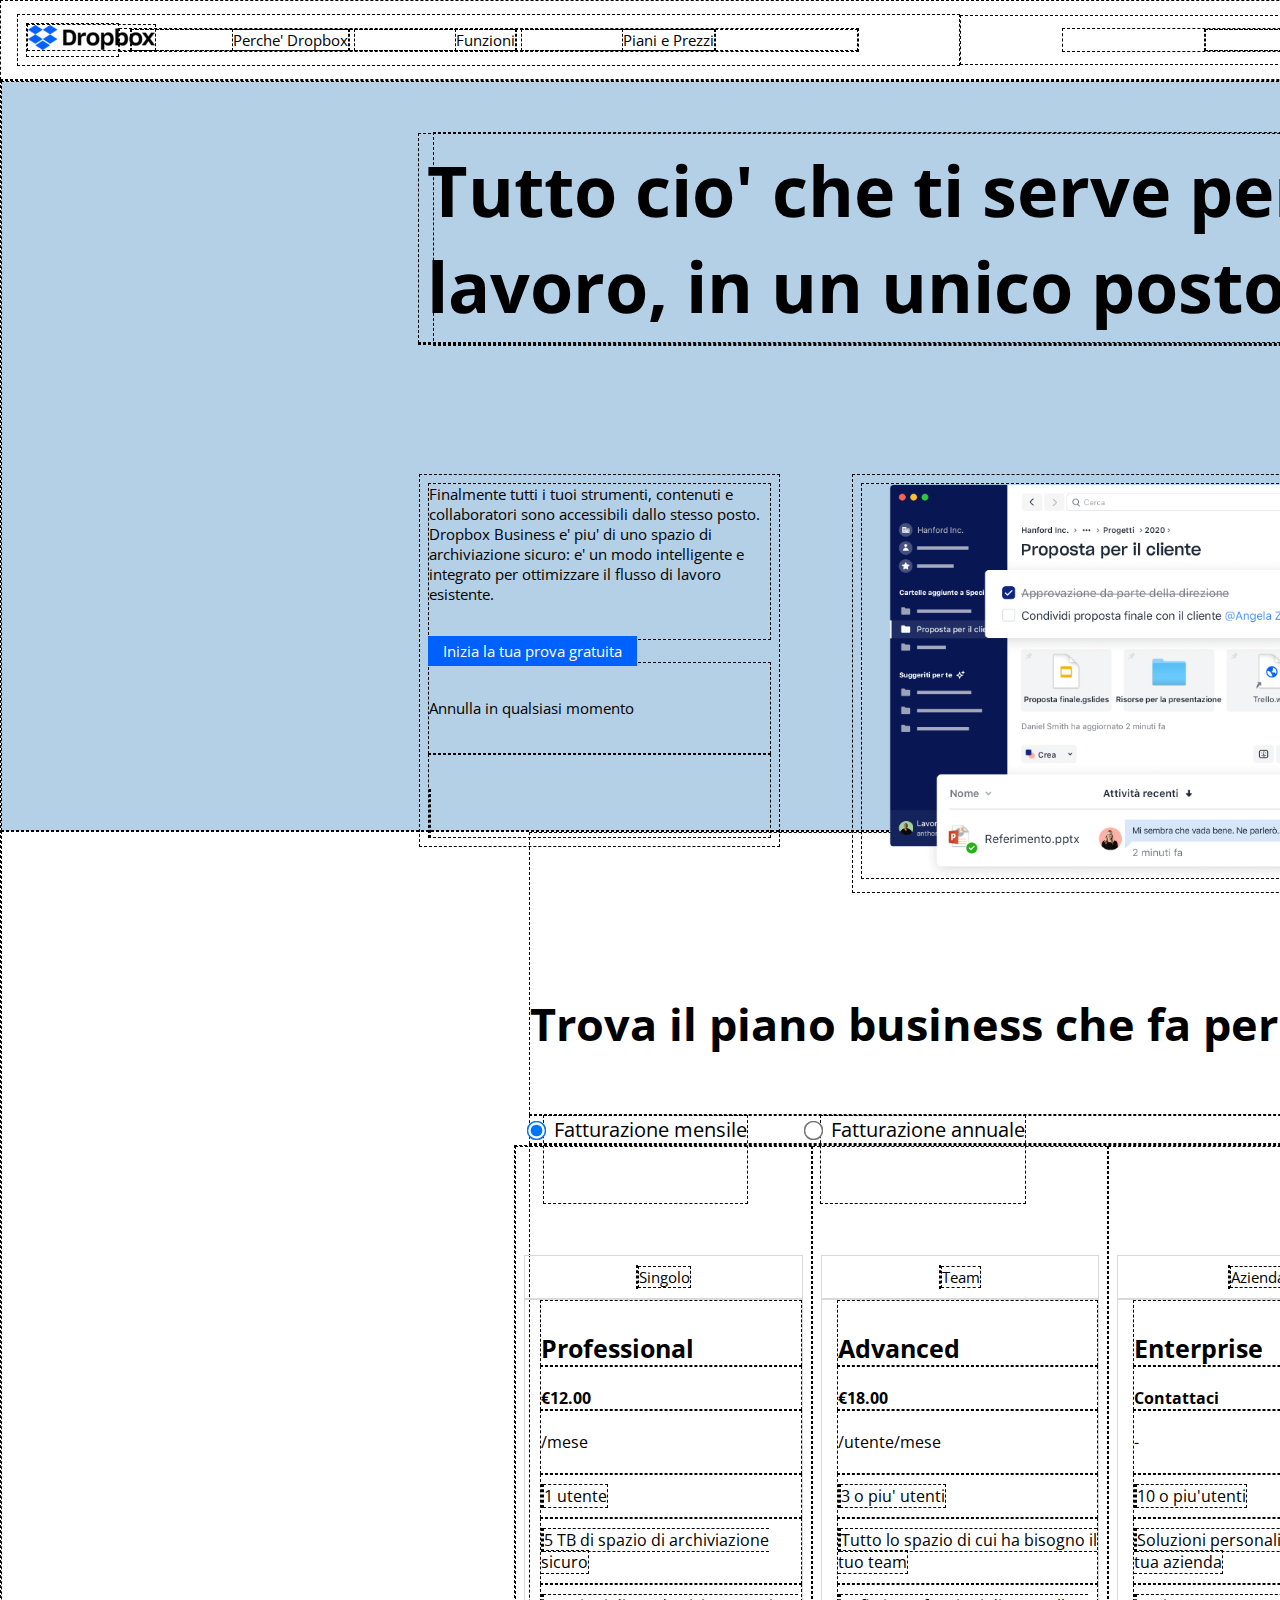
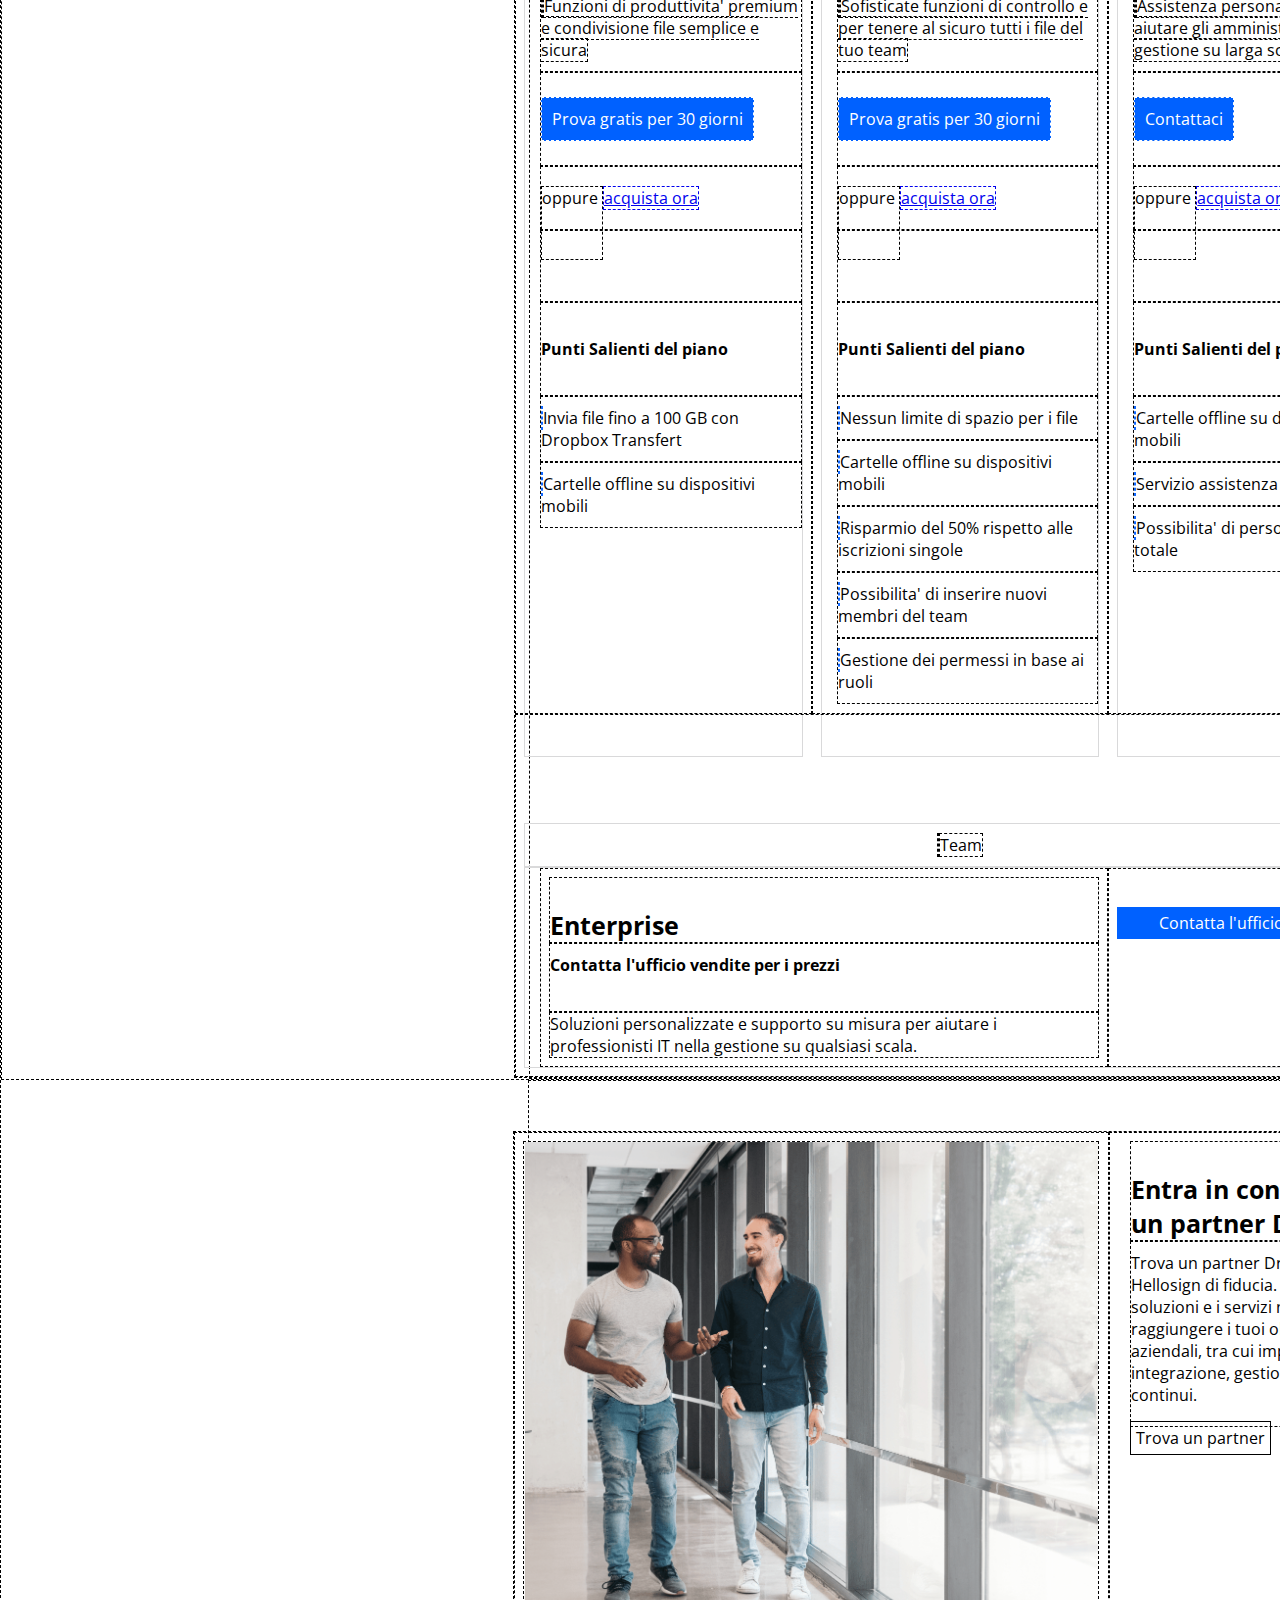
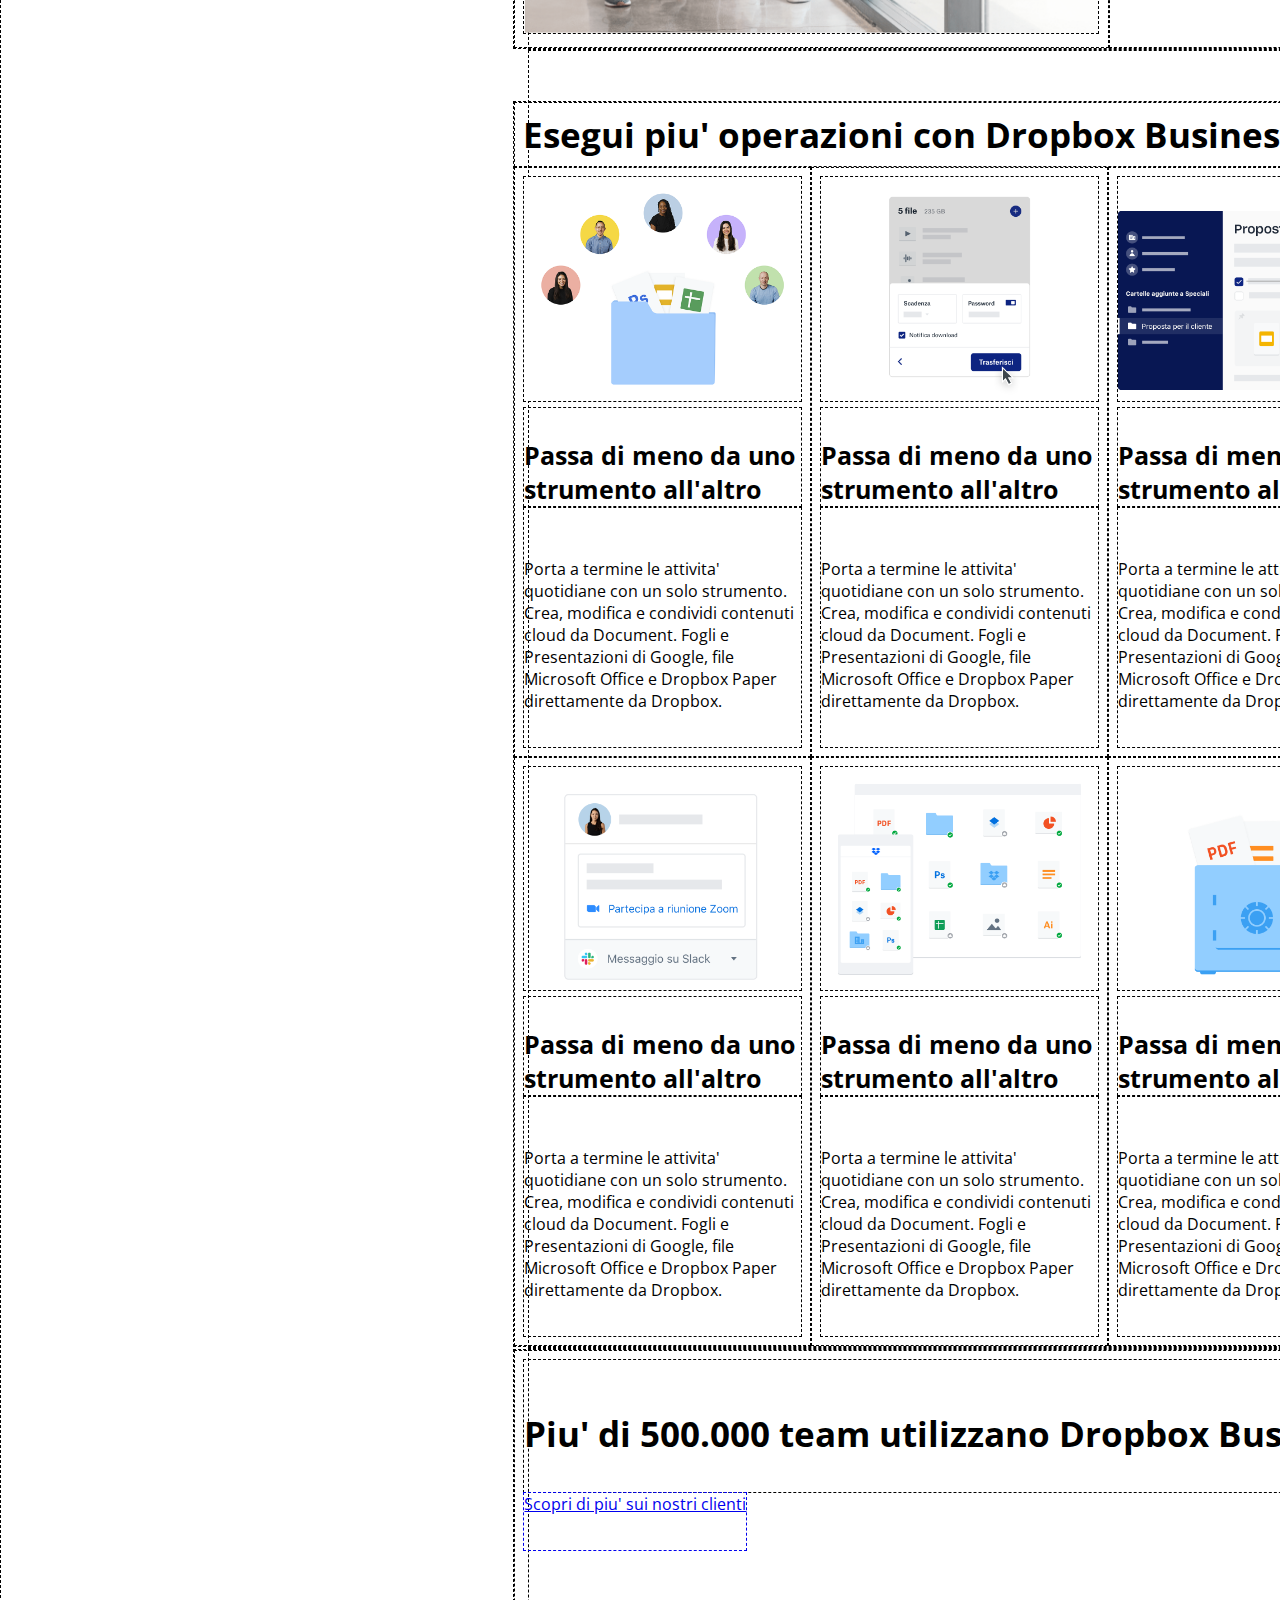
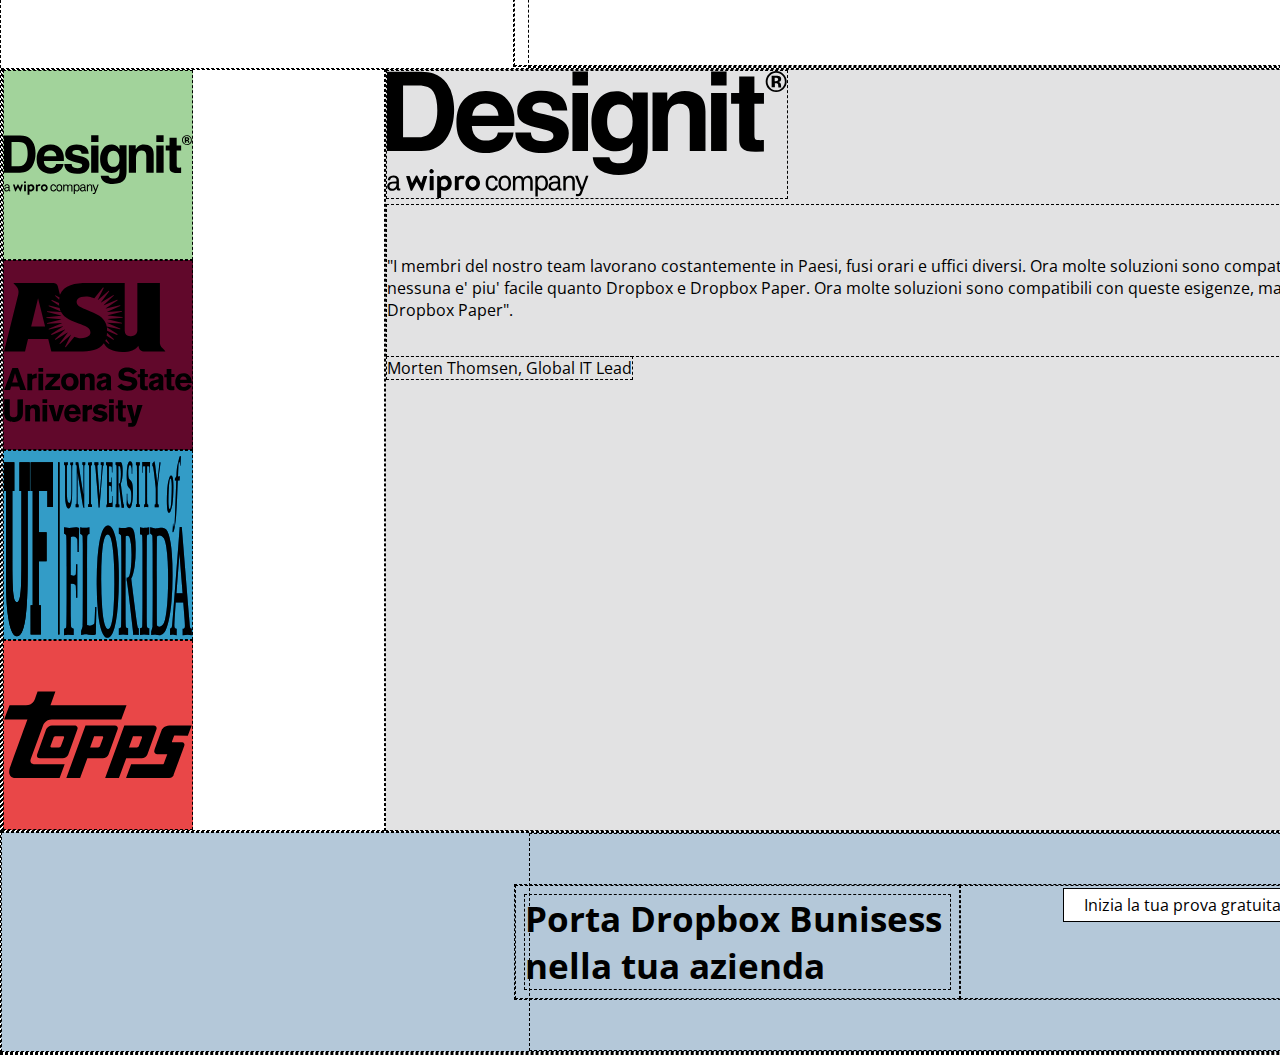
==== index.html @ 9f32c576 "update main" ====
<!DOCTYPE html>
<html lang="en">

<head>
    <meta charset="UTF-8">
    <meta name="viewport" content="width=device-width, initial-scale=1.0">
    <link rel="stylesheet" href="https://cdnjs.cloudflare.com/ajax/libs/font-awesome/6.6.0/css/all.min.css"
        integrity="sha512-Kc323vGBEqzTmouAECnVceyQqyqdsSiqLQISBL29aUW4U/M7pSPA/gEUZQqv1cwx4OnYxTxve5UMg5GT6L4JJg=="
        crossorigin="anonymous" referrerpolicy="no-referrer" />
    <link rel="preconnect" href="https://fonts.googleapis.com">
    <link rel="preconnect" href="https://fonts.gstatic.com" crossorigin>
    <link href="https://fonts.googleapis.com/css2?family=Open+Sans:ital,wght@0,300..800;1,300..800&display=swap"
        rel="stylesheet">
    <link rel="stylesheet" href="./assets/style.css">
    <title>Dropbox Business</title>
</head>

<body class="debug">
    <!-- header -->
    <header class="d-flex align-items">
        <div class="d-flex col-6 align-items">
            <div class="logo">
                <img src="./img/logo-small.png" alt="">
            </div>
            <div class="left_menu font-s15">
                <ul>
                    <li><a href="#">Perche' Dropbox</a></li>
                    <li><a href="#">Funzioni</a></li>
                    <li><a href="#">Piani e Prezzi</a></li>
                </ul>
            </div>
        </div>
        <div class="d-flex col-6 align-items flex-end">
            <div class="d-flex right_menu flex-end font-s15">
                <ul>
                    <li><a href="#">Supporto</a></li>
                    <li><a href="#">Contatta l'ufficio vendite</a></li>
                    <li><a href="#">Accedi</a></li>
                </ul>
            </div>
            <div class="call-to-action d-flex flex-end">
                <span class="btn font-s15">Inizia</span>
            </div>
        </div>
    </header>

    <!-- main -->
    <main>
        <!-- Jumbotron -->
        <div class="jumbotron bg-lgblu">
            <div class="container-lg">
                <h1 class="col-12">Tutto cio' che ti serve per il <br> lavoro, in un unico posto</h1>
                <div class="row p-relative">
                    <div class="col-4 p-absolute">
                        <p class=" font-s15">
                            Finalmente tutti i tuoi strumenti, contenuti e collaboratori sono accessibili dallo stesso
                            posto. Dropbox Business e' piu' di uno spazio di archiviazione sicuro: e' un modo
                            intelligente e
                            integrato per ottimizzare il flusso di lavoro esistente.
                        </p>
                        <a href="#" class="btn font-s15 try">Inizia la tua prova gratuita</a>
                        <div class="py-35 font-s15">Annulla in qualsiasi momento</div>
                        <div class="arrow-down"><i class="fa-solid fa-arrow-down"></i></div>
                    </div>
                    <div class="col-8 p-absolute2">
                        <img class="img-width" src="./img/jumbo.png" alt="">
                    </div>
                </div>
            </div>
        </div>
        <!-- Business plans -->
        <div class="section-plans">
            <h2 class="container-sm find-business">Trova il piano business che fa per te</h2>
            <div class="container-sm">
                <input type="radio" value="fatturazione-mensile" name="fatturazione" checked><span
                    class="radios">Fatturazione mensile</span>
                <input type="radio" value="fatturazione-annuale" name="fatturazione"><span class="radios">Fatturazione
                    annuale</span>
            </div>
            <div class="container-sm">
                <div class="row">
                    <!-- First card -->
                    <div class="col-4">
                        <div class="top-card">
                            <i class="fa-solid fa-user"></i> <span class="font-s15">Singolo</span>
                        </div>
                        <div class="bottom-card h-92">
                            <h3>Professional</h3>
                            <div class="cost ">€12.00</div>
                            <div class="py-20 ">/mese</div>
                            <div class="py-10 "><i class="fa-solid fa-user"></i><span> 1 utente</span></div>
                            <div class="py-10 "><i class="fa-solid fa-folder"></i><span> 5 TB di spazio di archiviazione
                                    sicuro</span></div>
                            <div class="py-10 "><i class="fa-solid fa-share-nodes"></i><span> Funzioni di produttivita'
                                    premium e condivisione file semplice e sicura</span></div>
                            <div class="py-35"><span class="btn-card">Prova gratis per 30 giorni</span></div>
                            <div class="py-20"><span class="underline">oppure </span><a href="#"> acquista ora</a></div>
                            <div class="py-35"></div>
                            <div class="py-35 bold">Punti Salienti del piano</div>
                            <div class="py-10"><i class="fa-solid fa-check check"></i> Invia file fino a 100 GB con
                                Dropbox Transfert</div>
                            <div class="py-10 pb-10"><i class="fa-solid fa-check check"></i> Cartelle offline su
                                dispositivi mobili</div>
                        </div>
                    </div>
                    <!-- Second card -->
                    <div class="col-4">
                        <div class="top-card">
                            <i class="fa-solid fa-people-group"></i> <span class="font-s15">Team</span>
                        </div>
                        <div class="bottom-card h-92">
                            <h3>Advanced</h3>
                            <div class="cost">€18.00</div>
                            <div class="py-20 ">/utente/mese</div>
                            <div class="py-10 "><i class="fa-solid fa-people-group"></i><span> 3 o piu' utenti</span>
                            </div>
                            <div class="py-10 "><i class="fa-solid fa-folder"></i><span> Tutto lo spazio di cui ha
                                    bisogno il tuo team</span></div>
                            <div class="py-10 "><i class="fa-solid fa-share-nodes"></i><span> Sofisticate funzioni di
                                    controllo e per tenere al sicuro tutti i file del tuo team</span></div>
                            <div class="py-35"><span class="btn-card">Prova gratis per 30 giorni</span></div>
                            <div class="py-20 "><span class="underline">oppure </span><a href="#"> acquista ora</a>
                            </div>
                            <div class="py-35"></div>
                            <div class="py-35 bold">Punti Salienti del piano</div>
                            <div class="py-10"><i class="fa-solid fa-check check"></i> Nessun limite di spazio per i
                                file</div>
                            <div class="py-10"><i class="fa-solid fa-check check"></i> Cartelle offline su dispositivi
                                mobili</div>
                            <div class="py-10"><i class="fa-solid fa-check check"></i> Risparmio del 50% rispetto alle
                                iscrizioni singole</div>
                            <div class="py-10"><i class="fa-solid fa-check check"></i> Possibilita' di inserire nuovi
                                membri del team</div>
                            <div class="py-10"><i class="fa-solid fa-check check"></i> Gestione dei permessi in base ai
                                ruoli</div>
                        </div>
                    </div>
                    <!-- Third card -->
                    <div class="col-4">
                        <div class="top-card">
                            <i class="fa-sharp fa-solid fa-building"></i> <span class="font-s15">Azienda</span>
                        </div>
                        <div class="bottom-card h-92">
                            <h3>Enterprise</h3>
                            <div class="cost">Contattaci</div>
                            <div class="py-20 ">-</div>
                            <div class="py-10 "><i class="fa-solid fa-user"></i><span> 10 o piu'utenti</span></div>
                            <div class="py-10 "><i class="fa-solid fa-folder"></i><span> Soluzioni personalizzabili per
                                    la tua azienda</span></div>
                            <div class="py-10 "><i class="fa-solid fa-share-nodes"></i><span> Assistenza personalizzata
                                    per aiutare gli amministratori in una gestione su larga scala</span></div>
                            <div class="py-35"><span class="btn-card btn-contact">Contattaci</span></div>
                            <div class="py-20 "><span class="underline">oppure </span><a href="#"> acquista ora</a>
                            </div>
                            <div class="py-35"></div>
                            <div class="py-35 bold">Punti Salienti del piano</div>
                            <div class="py-10"><i class="fa-solid fa-check check"></i> Cartelle offline su dispositivi
                                mobili</div>
                            <div class="py-10"><i class="fa-solid fa-check check"></i> Servizio assistenza 24/h</div>
                            <div class="py-10"><i class="fa-solid fa-check check"></i> Possibilita' di personalizzazione
                                totale</div>
                        </div>
                    </div>
                    <!-- Fourth card -->
                    <div class="col-12">
                        <div class="top-card"><i class="fa-sharp fa-solid fa-building"></i><span>Team</span></div>
                        <div class="bottom-card d-flex">
                            <div class="col-12">
                                <h3>Enterprise</h3>
                                <div class="bold py-10 pb-35">Contatta l'ufficio vendite per i prezzi</div>
                                <div>Soluzioni personalizzate e supporto su misura per aiutare i professionisti IT nella
                                    gestione su qualsiasi scala.</div>
                            </div>
                            <div class="col-6">
                                <div class="btn mg-30 text-center"> Contatta l'ufficio vendite</div>
                            </div>
                        </div>
                    </div>
                </div>
            </div>
        </div>
        <!-- Partners -->
        <div class="container-sm pt-50">
            <div class="row">
                <div class="col-8">
                    <img class="img-width" src="./img/partner.png" alt="">
                </div>
                <div class="col-4 pl-20">
                    <h3>Entra in contatto con un partner Dropbox</h3>
                    <p class="py-10 pb-20">Trova un partner Dropbox e Hellosign di fiducia. Ottieni le soluzioni e i
                        servizi necessai per raggiungere i tuoi obiettivi aziendali, tra cui implementazione,
                        integrazione, gestione e supporto continui.</p>
                    <span class="btn-empty">Trova un partner</span>
                </div>
            </div>
        </div>
        <!-- Operations -->
        <div class="container-sm pt-50">
            <div class="row d-flex">
                <h2 class="col-12 font-s35">Esegui piu' operazioni con Dropbox Business</h2>
                <div class="col-4">
                    <img class="img-width" src="./img/business-feature-switching-tools.png" alt="">
                    <h3>Passa di meno da uno strumento all'altro</h3>
                    <p class="pt-50">Porta a termine le attivita' quotidiane con un solo strumento. Crea, modifica e
                        condividi contenuti cloud da Document. Fogli e Presentazioni di Google, file Microsoft Office e
                        Dropbox Paper direttamente da Dropbox.</p>
                </div>
                <div class="col-4">
                    <img class="img-width" src="./img/business-feature-send-files-it.png" alt="">
                    <h3>Passa di meno da uno strumento all'altro</h3>
                    <p class="pt-50">Porta a termine le attivita' quotidiane con un solo strumento. Crea, modifica e
                        condividi contenuti cloud da Document. Fogli e Presentazioni di Google, file Microsoft Office e
                        Dropbox Paper direttamente da Dropbox.</p>
                </div>
                <div class="col-4">
                    <img class="img-width" src="./img/business-feature-coordinate-it.png" alt="">
                    <h3>Passa di meno da uno strumento all'altro</h3>
                    <p class="pt-50">Porta a termine le attivita' quotidiane con un solo strumento. Crea, modifica e
                        condividi contenuti cloud da Document. Fogli e Presentazioni di Google, file Microsoft Office e
                        Dropbox Paper direttamente da Dropbox.</p>
                </div>
                <div class="col-4">
                    <img class="img-width" src="./img/business-feature-integrations-it.png" alt="">
                    <h3>Passa di meno da uno strumento all'altro</h3>
                    <p class="pt-50">Porta a termine le attivita' quotidiane con un solo strumento. Crea, modifica e
                        condividi contenuti cloud da Document. Fogli e Presentazioni di Google, file Microsoft Office e
                        Dropbox Paper direttamente da Dropbox.</p>
                </div>
                <div class="col-4">
                    <img class="img-width" src="./img/business-feature-multi-device.png" alt="">
                    <h3>Passa di meno da uno strumento all'altro</h3>
                    <p class="pt-50">Porta a termine le attivita' quotidiane con un solo strumento. Crea, modifica e
                        condividi contenuti cloud da Document. Fogli e Presentazioni di Google, file Microsoft Office e
                        Dropbox Paper direttamente da Dropbox.</p>
                </div>
                <div class="col-4">
                    <img class="img-width" src="./img/business-feature-security.png" alt="">
                    <h3>Passa di meno da uno strumento all'altro</h3>
                    <p class="pt-50">Porta a termine le attivita' quotidiane con un solo strumento. Crea, modifica e
                        condividi contenuti cloud da Document. Fogli e Presentazioni di Google, file Microsoft Office e
                        Dropbox Paper direttamente da Dropbox.</p>
                </div>
            </div>
        </div>
        <!-- Logos -->
        <div class="container-sm">
            <div class="row">
                <div class="col-12 pb-150">
                    <h2 class="pb-35 font-s35 pt-50">Piu' di 500.000 team utilizzano Dropbox Business</h2>
                    <a class="pb-35" href="#">Scopri di piu' sui nostri clienti</a>
                </div>
            </div>
        </div>
        <div class="logos d-flex">
            <div class="left">
                <img class="aspect-ratio img-width bg-green img-width190" src="./img/designit.svg" alt="">
                <img class="aspect-ratio img-width bg-bordeaux img-width190" src="./img/arizona_state_university.svg"
                    alt="">
                <img class="aspect-ratio img-width bg-blue img-width190" src="./img/university_of_florida.svg" alt="">
                <img class="aspect-ratio img-width bg-lightred img-width190" src="./img/topps.svg" alt="">
            </div>
            <div class="center bg-grey">
                <img class="" src="./img/designit.svg" alt="">
                <p class="pt-50">"I membri del nostro team lavorano costantemente in Paesi, fusi orari e uffici diversi.
                    Ora molte
                    soluzioni sono compatibili con queste esigenze, ma nessuna e' piu' facile quanto Dropbox e
                    Dropbox Paper. Ora molte soluzioni sono compatibili con queste esigenze, ma nessuna e' facile
                    quanto Dropbox Paper".</p>
                <span>Morten Thomsen, Global IT Lead</span>
            </div>
            <div class="right">
                <img class="aspect-ratio img-width bg-red img-width190" src="./img/world_bicycle_relief.svg" alt="">
                <img class="aspect-ratio img-width bg-lg2blue img-width190" src="./img/hearst_corp.svg" alt="">
                <img class="aspect-ratio img-width bg-violet img-width190" src="./img/lonely_planet.svg" alt="">
                <img class="aspect-ratio img-width bg-yellow img-width190" src="./img/clear_channel.svg" alt="">
            </div>
        </div>
        <div class="container bg-lg2blue">
            <div class="container-sm pb-50 pt-50">
                <div class="row">
                    <div class="col-6">
                        <h2 class="font-s35">Porta Dropbox Bunisess nella tua azienda</h2>
                    </div>
                    <div class="col-6 text-center">
                        <a class="btn-try" href="">Inizia la tua prova gratuita</a>
                    </div>
                </div>
            </div>

        </div>
    </main>
    <!-- footer -->
    <footer></footer>
</body>

</html>
---- assets/style.css ----
/* #region common */
*{
    box-sizing: border-box;
    margin: 0;
    padding: 0;
}

.debug *{
    border: 1px dashed;
}

body{
    min-width: 1920px;
    font-family: "Open Sans", sans-serif;
}
/* #endregion common */

/* #region utilities */

.container{
    width: 100%;
    margin: auto;
}

.container-lg{
    width: 55%;
    margin: auto;
}

.container-sm{
    width: 45%;
    margin: auto;
}

.d-flex{
    display: flex;
}

.space-between{
    justify-content: space-between;
}

.justify-content{
    justify-content: center;
}

.align-items{
    align-items: center;
}

.flex-end{
    justify-content: end;
}

.flex-direction-col{
    flex-direction: column;
}

.flex-direction-row{
    flex-direction: row;
}

.justify-self-end{
    justify-self:flex-end;
}

.align-self-end{
    align-self: flex-end;
}

.row{
    display: flex;
    flex-wrap: wrap;
    margin: 0 -1rem;
}

.col-4{
    width: calc((100%/12)*4);
    padding: 0.5rem;
}

.col-12{
    width: 100%;
    padding: 0.5rem;
}

.col-8{
    width: calc((100%/12)*8);
    padding: 0.5rem;
}

.col-6{
    width: 50%;
    padding: 0.5rem;
}

.col-2{
    width: calc((100%/12)*2);
    padding: 0.5rem;
}

.col-1{
    width: calc((100%/12)*1);
    padding: 0.5rem;
}

.btn{
    border: 1px none;
    padding: 5px 15px;
    background-color: #0061ff;
    color: white;
}

.btn-card{
    padding: 10px 10px;
    background-color: #0061ff;
    color: white;
}

.btn-empty{
    border: 1px solid black;
    padding: 5px 5px;
}

.btn-try{
    border: 1px solid;
    padding: 5px 20px;
    background-color: #FFFFFF;
    text-decoration: none;
    color: black;

    &:hover{
        color: rgb(100, 97, 97);
    }
}

.btn:hover{
    background-color: #75a1e7;
}

.btn-empty:hover{
    color: rgb(100, 97, 97);
}

.bg-lgblu{
    background-color: #b4d0e7;
}

.bg-green{
    background-color: #a2d39b;
}

.bg-bordeaux{
    background-color: #61082b;
}

.bg-blue{
    background-color: #339cc7;
}

.bg-lightred{
    background-color: #e94748;
}

.bg-red{
    background-color: #cb334a;
}

.bg-violet{
    background-color: #3c4d90;
}

.bg-yellow{
    background-color: #e9cd56;
}

.bg-lg2blue{
    background-color: #b4c8d9;
}

.bg-grey{
    background-color: #e2e2e3;
}

.py-10{
    padding: 10px 0;
}

.py-20{
    padding: 20px 0;
}

.py-35{
    padding: 35px 0;
}

.pb-35{
    padding-bottom: 35px;
}

.pb-20{
    padding-bottom: 20px;
}

.pb-150{
    padding-bottom: 150px;
}

.pt-50{
    padding-top: 50px;
}

.pb-50{
    padding-bottom: 50px;
}

.pl-20{
    padding-left: 20px;
}

.p-relative{
    position: relative;
}

.p-absolute{
    position: absolute;
    left: 0;
    top: 130px;
}

.p-absolute2{
    position: absolute;
    left: 40%;
    top: 130px;
}

.block{
    display: block;
}

.bold{
    font-weight: bold;
}

.mg-30{
    margin-top: 30px;
}

.check{
    color: #1068ff;
}

.font-s15{
    font-size: 15px;
}

.font-s35{
    font-size: 35px;
}

.h-92{
    height: 92%;
}

.text-center{
    text-align: center;

}

/* #endregion utilities */

/* #region header */
header{
    height: 80px;
    padding: 0 1rem;
    ul>li{
        list-style-type: none;
        display: inline;
        padding-left: 100px;
        
    }
}

header a{
    text-decoration: none;
    color: black;
}

.logo{
    width: 10%;
}

.call-to-action{
    width: 10%;
}

.left_menu, .right_menu{
    padding-left: 10px;
    width: 80%;
}

.a:hover{
    border-bottom: 1px solid black;
}
/* #endregion header */

/* #region main */
h1{
    font-size: 70px;
    margin: 0 -1rem;
}

.jumbotron{
    width: 100%;
    height: 750px;
    padding-top: 50px;
}

.img-width{
    max-width: 100%;
}

.try{
    text-decoration: none;
}

.arrow-down{
    font-size: 35px;
    padding-top: 35px;
}

p{
    padding-bottom: 35px;
}

.find-business{
    padding-top: 160px;
    padding-bottom: 60px;

}
.section-plans>h2{
    font-size: 45px;
}

.radios { 
    margin-right: 55px;
    font-size: 20px;
    padding-left: 10px;
    padding-bottom: 60px;
}
input[type='radio'] { 
    transform: scale(1.5); 
}

.top-card{
    border: 1px solid #d9d9da;
    padding:10px;
    text-align: center;
    margin-top: 100px;
}
.bottom-card{
    border: 1px solid #d9d9da;
    padding-left: 15px;
    padding-left: 15px;
}

.container-sm>h2{
    font-size: 35px;
}

h3{
    font-size: 25px;
    font-weight: bold;
    padding-top: 30px;
}

.cost{
    font-weight: bold;
    padding-top: 20px;
}

.underline{
    border-bottom: 1px dashed;
    padding-bottom: 50px;

}

.aspect-ratio{
    aspect-ratio: 1/1;
    vertical-align: bottom;
}

.img-width190{
    width: 190px;
}

.left{
}

/* #endregion main */

/* #region footer */
/* #endregion footer */
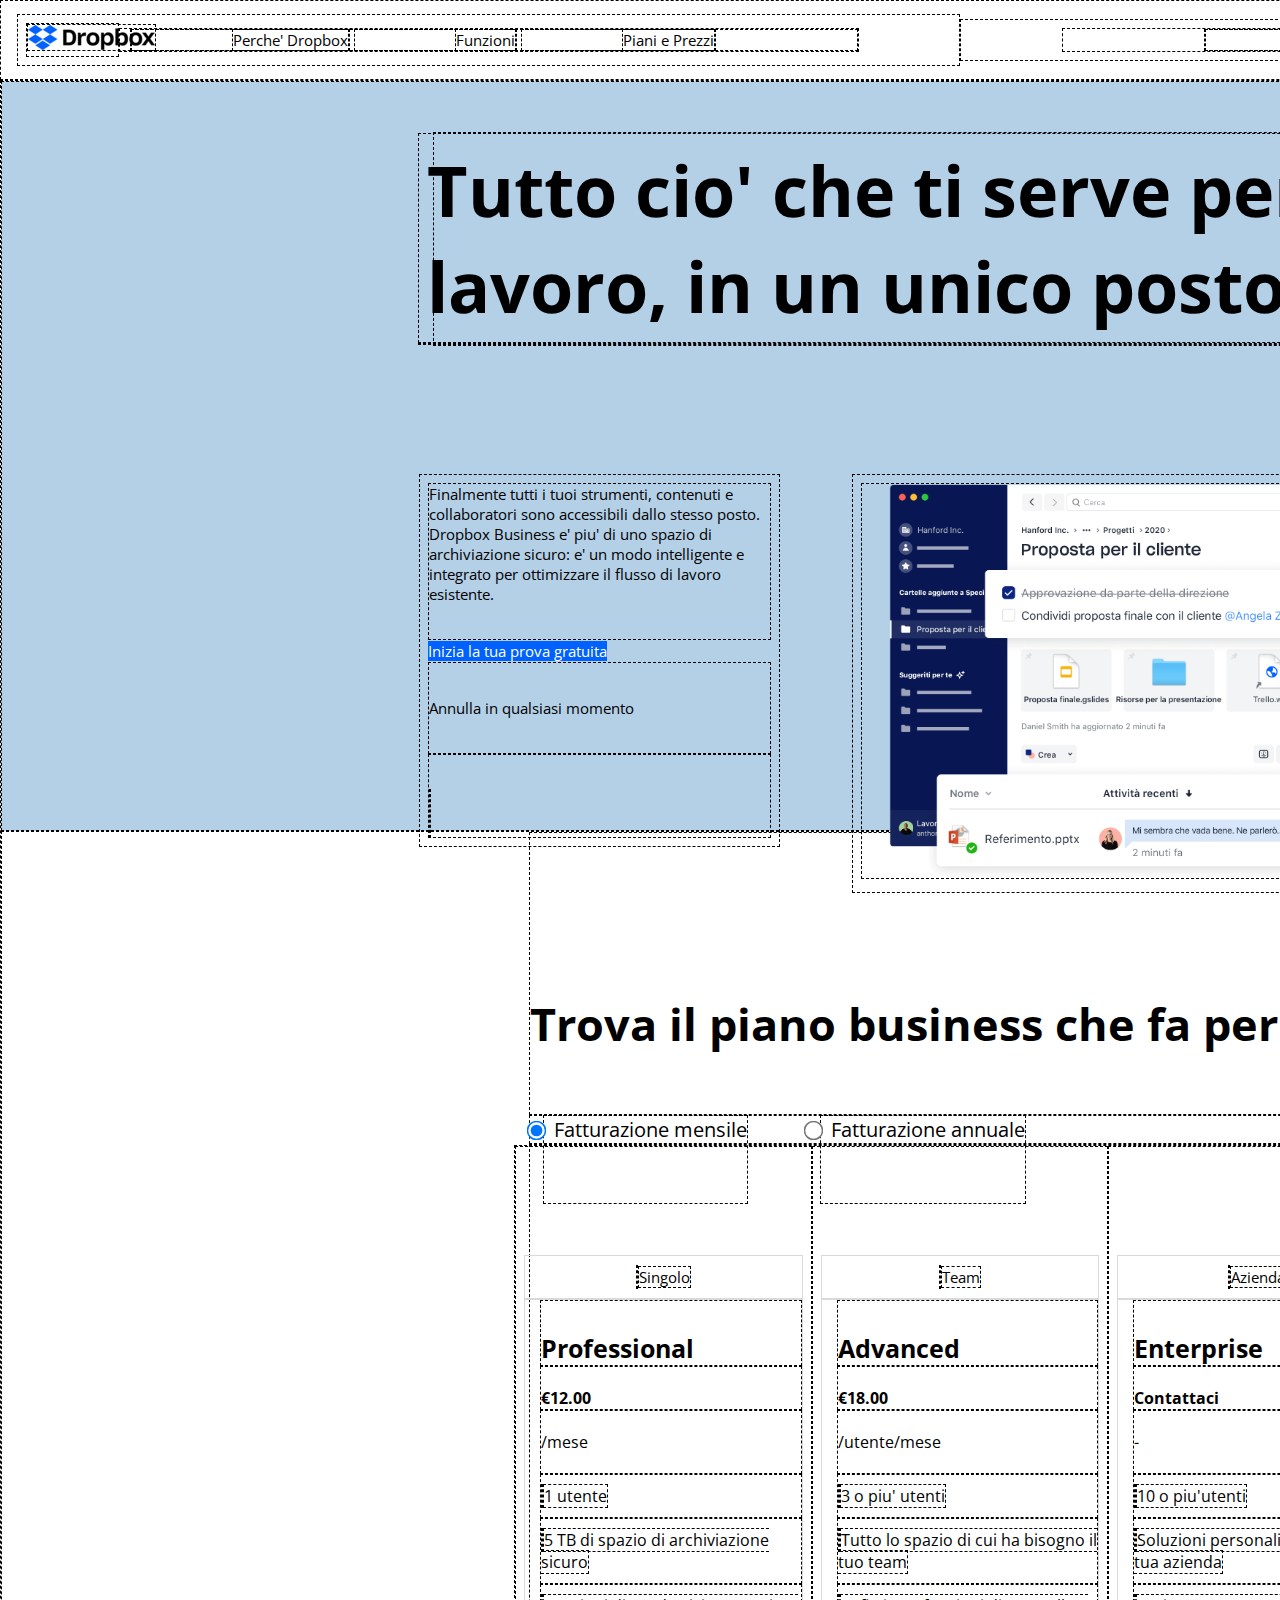
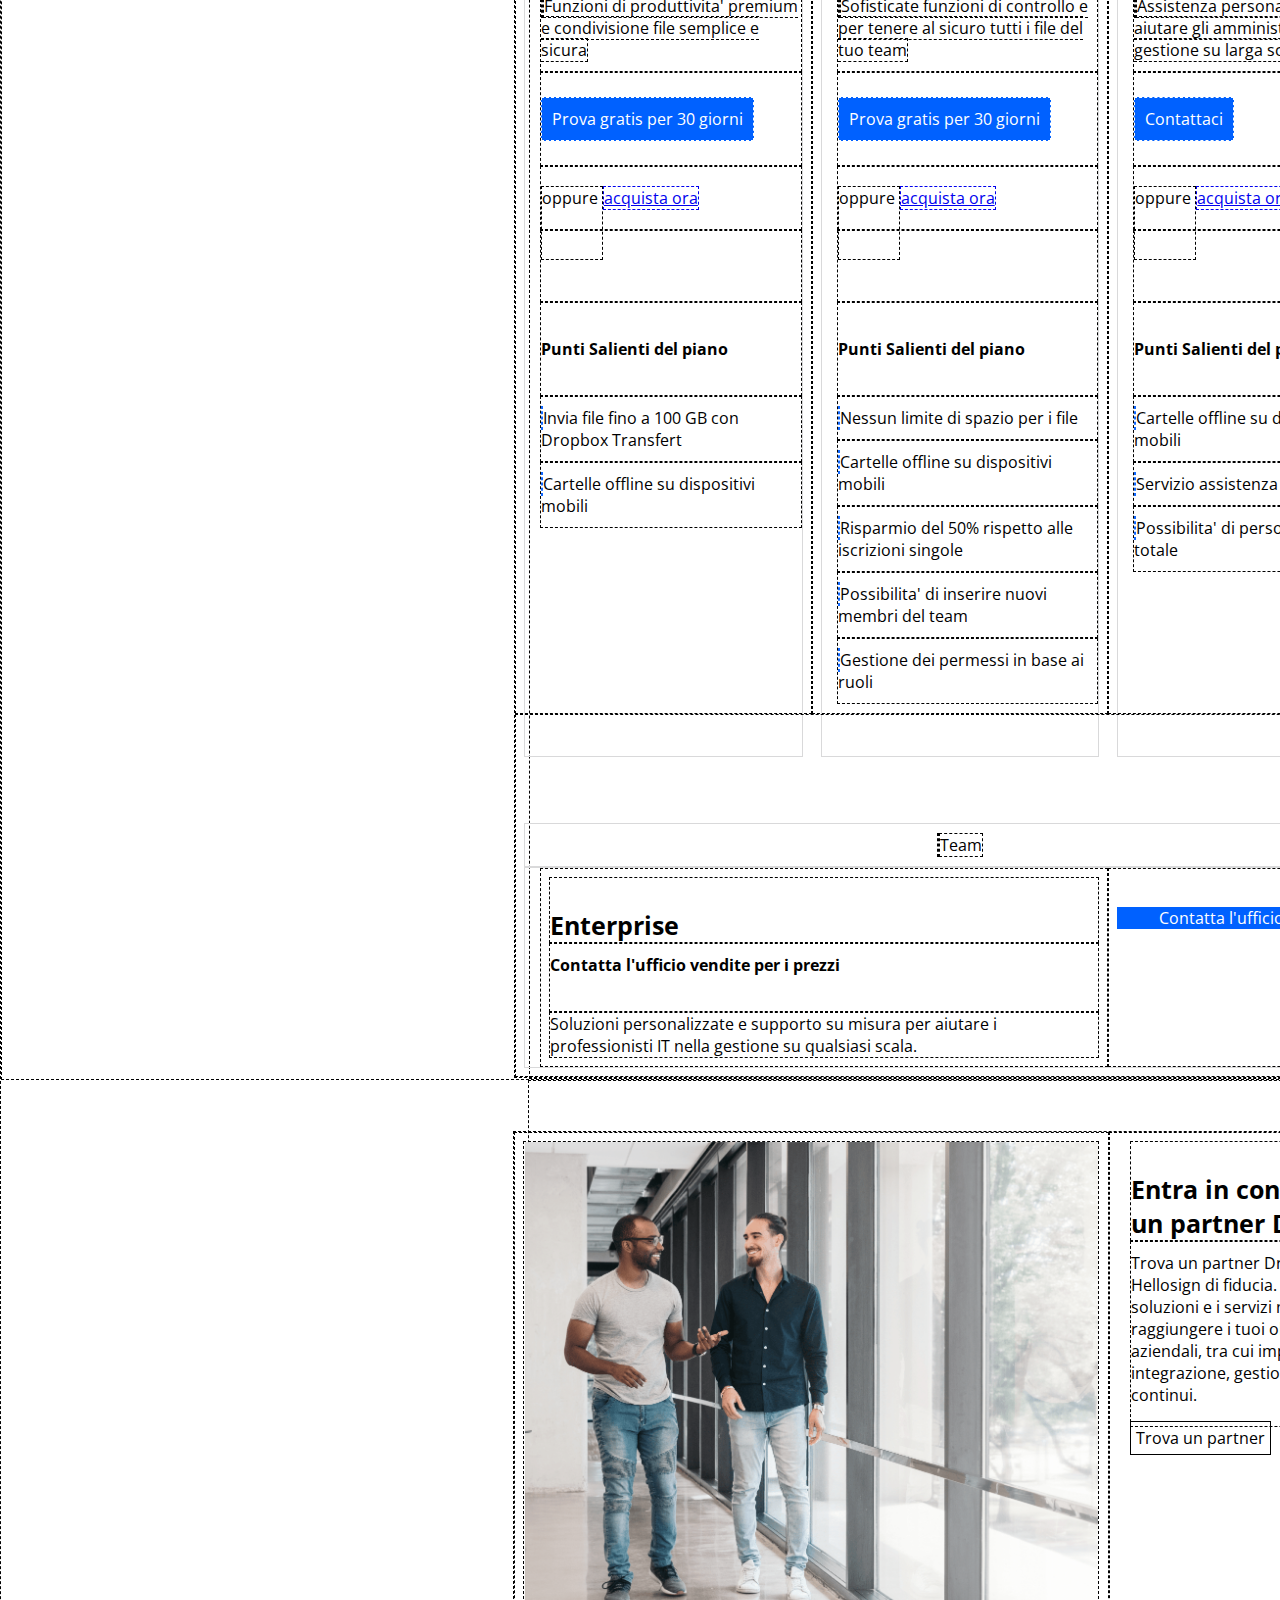
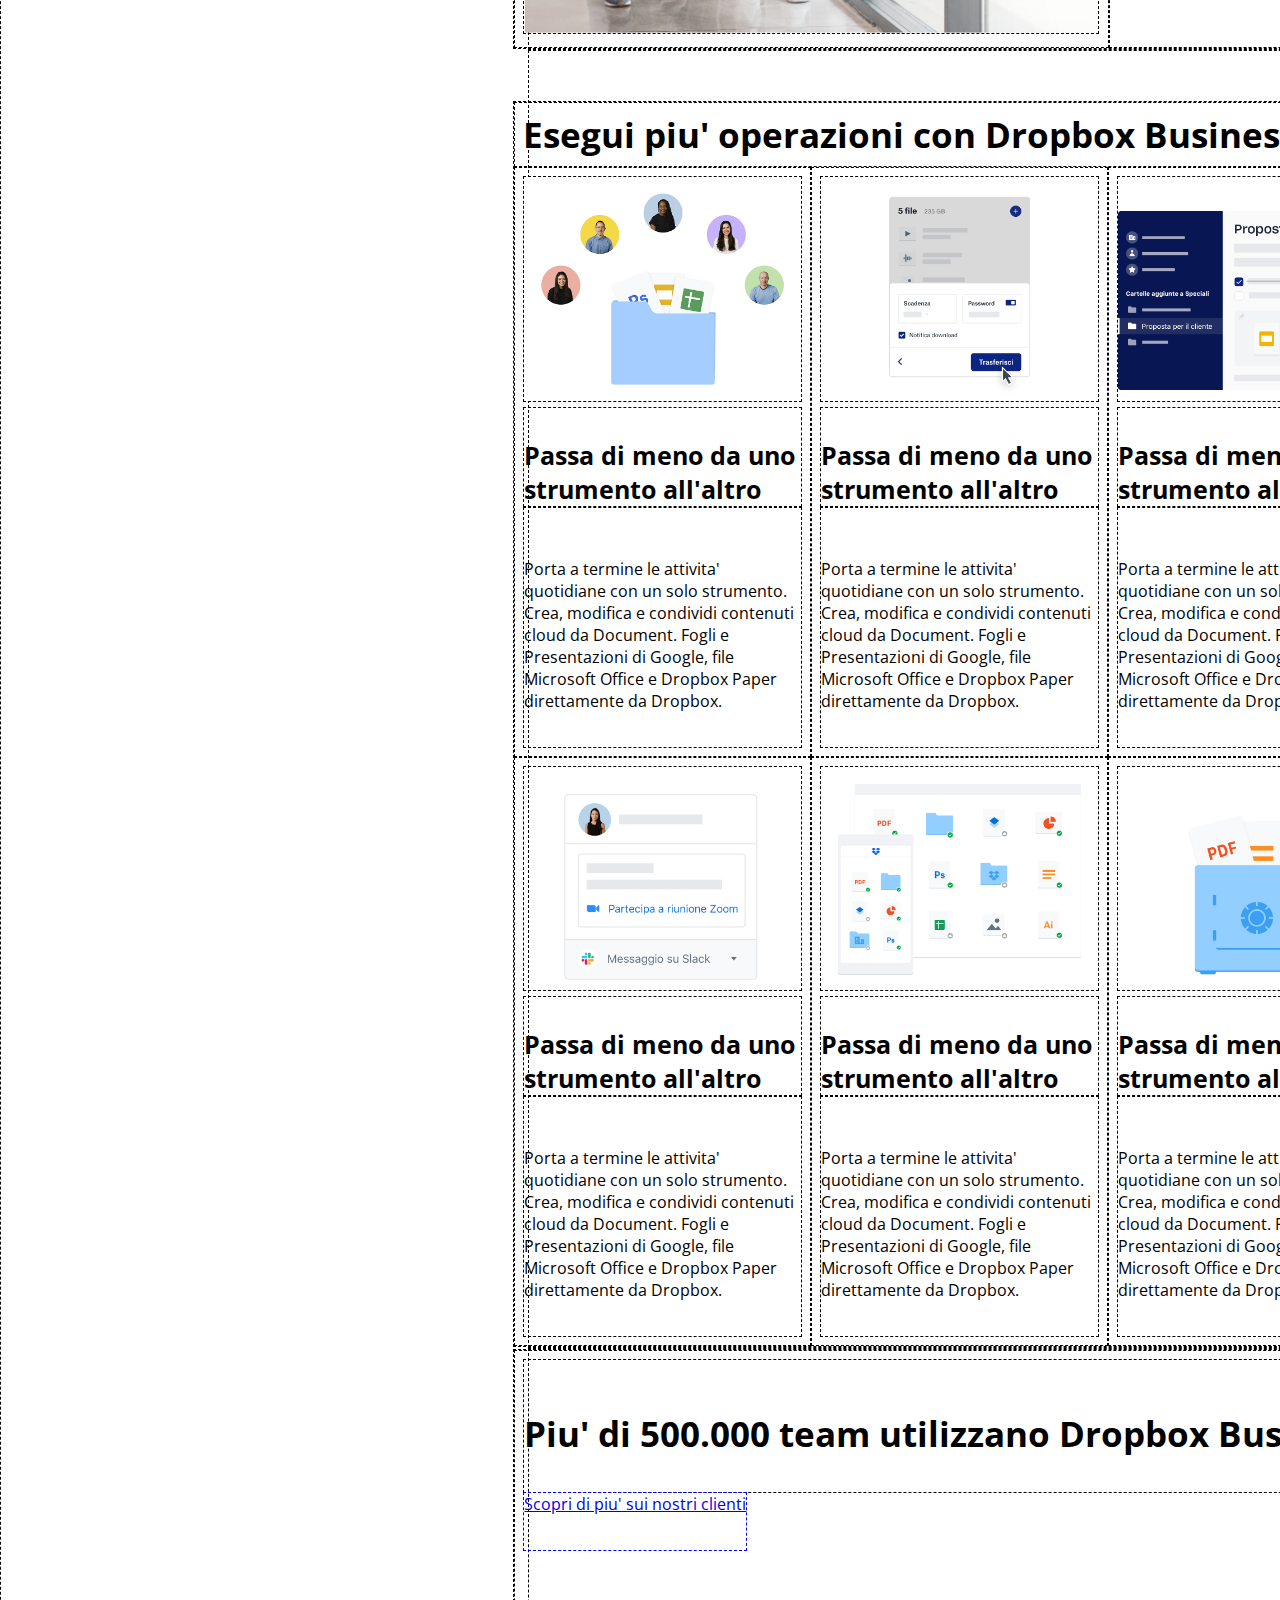
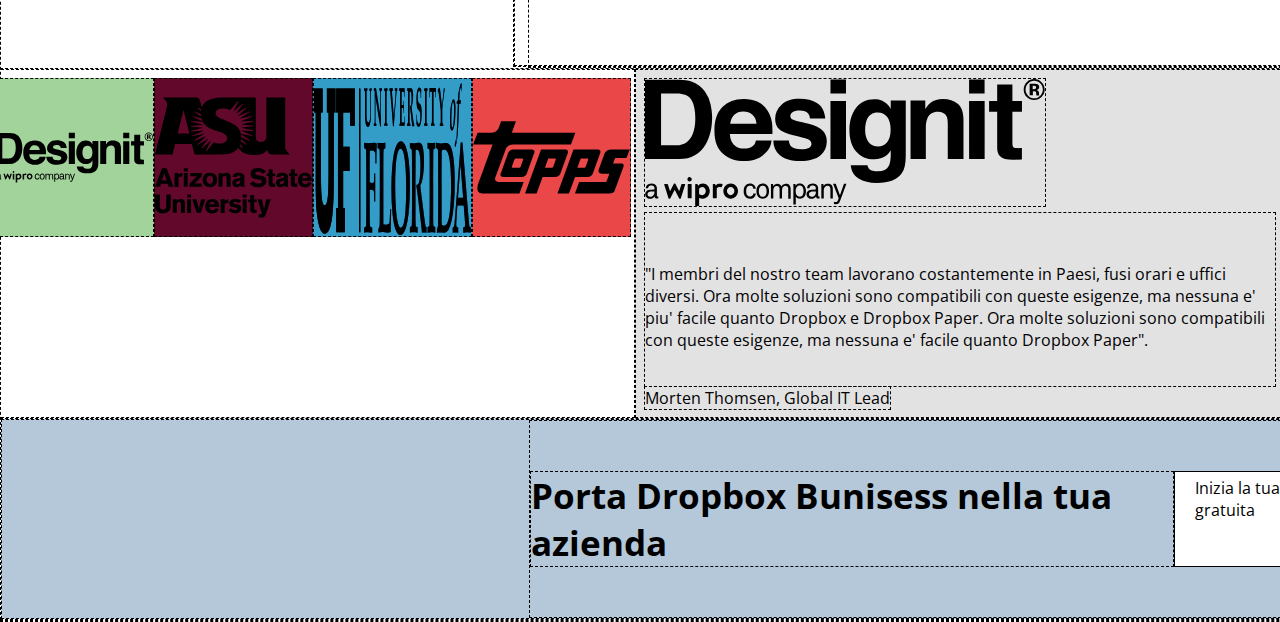
==== commit 02da9713: "fix main logos" ====
--- a/index.html
+++ b/index.html
@@ -251,15 +251,14 @@
                 </div>
             </div>
         </div>
-        <div class="logos d-flex">
-            <div class="left">
-                <img class="aspect-ratio img-width bg-green img-width190" src="./img/designit.svg" alt="">
-                <img class="aspect-ratio img-width bg-bordeaux img-width190" src="./img/arizona_state_university.svg"
-                    alt="">
-                <img class="aspect-ratio img-width bg-blue img-width190" src="./img/university_of_florida.svg" alt="">
-                <img class="aspect-ratio img-width bg-lightred img-width190" src="./img/topps.svg" alt="">
-            </div>
-            <div class="center bg-grey">
+        <div class="row">
+            <div class="left col-4">
+                <img class="aspect-ratio img-width2 bg-green" src="./img/designit.svg" alt="">
+                <img class="aspect-ratio img-width2 bg-bordeaux" src="./img/arizona_state_university.svg"alt="">
+                <img class="aspect-ratio img-width2 bg-blue" src="./img/university_of_florida.svg" alt="">
+                <img class="aspect-ratio img-width2 bg-lightred" src="./img/topps.svg" alt="">
+            </div>
+            <div class="center bg-grey col-4">
                 <img class="" src="./img/designit.svg" alt="">
                 <p class="pt-50">"I membri del nostro team lavorano costantemente in Paesi, fusi orari e uffici diversi.
                     Ora molte
@@ -268,23 +267,17 @@
                     quanto Dropbox Paper".</p>
                 <span>Morten Thomsen, Global IT Lead</span>
             </div>
-            <div class="right">
-                <img class="aspect-ratio img-width bg-red img-width190" src="./img/world_bicycle_relief.svg" alt="">
-                <img class="aspect-ratio img-width bg-lg2blue img-width190" src="./img/hearst_corp.svg" alt="">
-                <img class="aspect-ratio img-width bg-violet img-width190" src="./img/lonely_planet.svg" alt="">
-                <img class="aspect-ratio img-width bg-yellow img-width190" src="./img/clear_channel.svg" alt="">
+            <div class="right col-4">
+                <img class="aspect-ratio img-width2 bg-red" src="./img/world_bicycle_relief.svg" alt="">
+                <img class="aspect-ratio img-width2 bg-lg2blue" src="./img/hearst_corp.svg" alt="">
+                <img class="aspect-ratio img-width2 bg-violet" src="./img/lonely_planet.svg" alt="">
+                <img class="aspect-ratio img-width2 bg-yellow" src="./img/clear_channel.svg" alt="">
             </div>
         </div>
         <div class="container bg-lg2blue">
-            <div class="container-sm pb-50 pt-50">
-                <div class="row">
-                    <div class="col-6">
+            <div class="container-sm pb-50 pt-50 d-flex">
                         <h2 class="font-s35">Porta Dropbox Bunisess nella tua azienda</h2>
-                    </div>
-                    <div class="col-6 text-center">
                         <a class="btn-try" href="">Inizia la tua prova gratuita</a>
-                    </div>
-                </div>
             </div>
 
         </div>
--- a/assets/style.css
+++ b/assets/style.css
@@ -106,7 +106,7 @@
 
 .btn{
     border: 1px none;
-    padding: 5px 15px;
+    padding: px;
     background-color: #0061ff;
     color: white;
 }
@@ -320,6 +320,11 @@
     max-width: 100%;
 }
 
+.img-width2{
+    max-width: 48%;
+    max-height: 48%;
+}
+
 .try{
     text-decoration: none;
 }
@@ -390,11 +395,10 @@
     vertical-align: bottom;
 }
 
-.img-width190{
-    width: 190px;
-}
-
-.left{
+
+.left, .right{
+    display: flex;
+    align-items: ;
 }
 
 /* #endregion main */
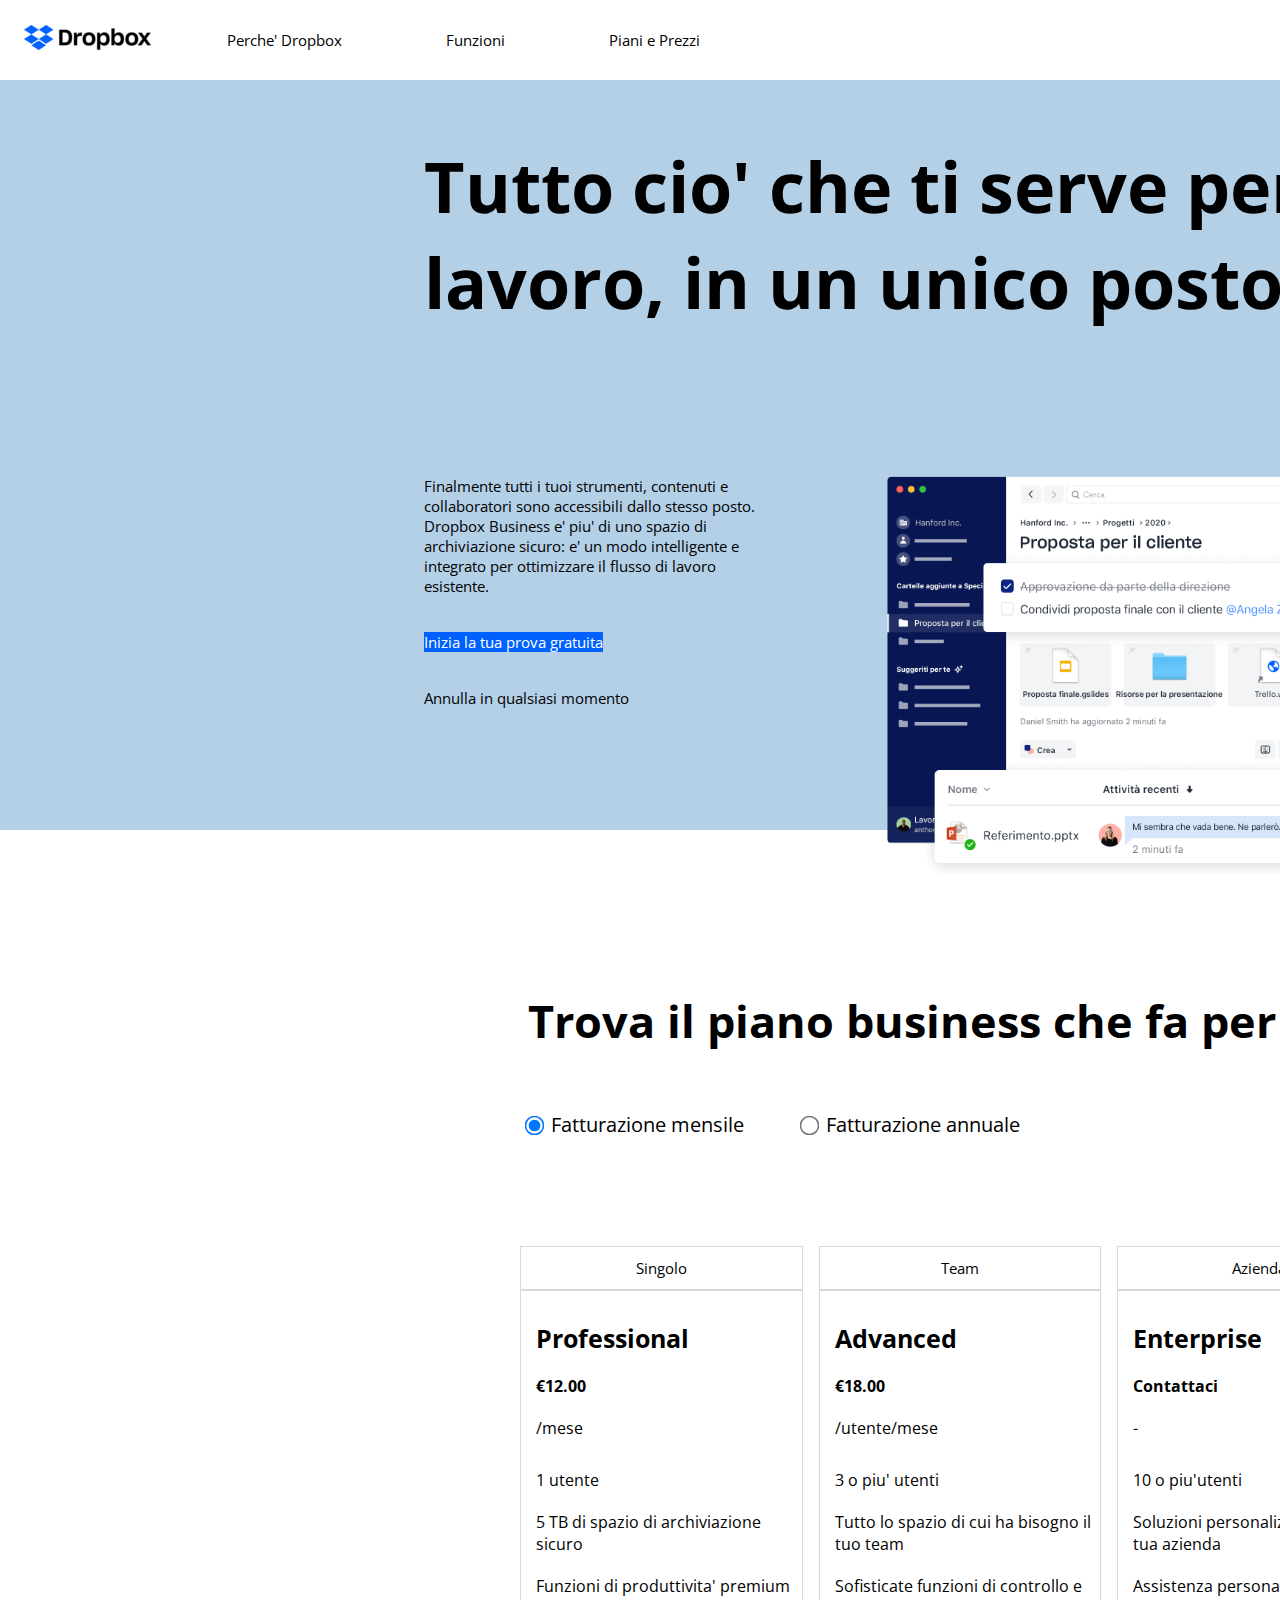
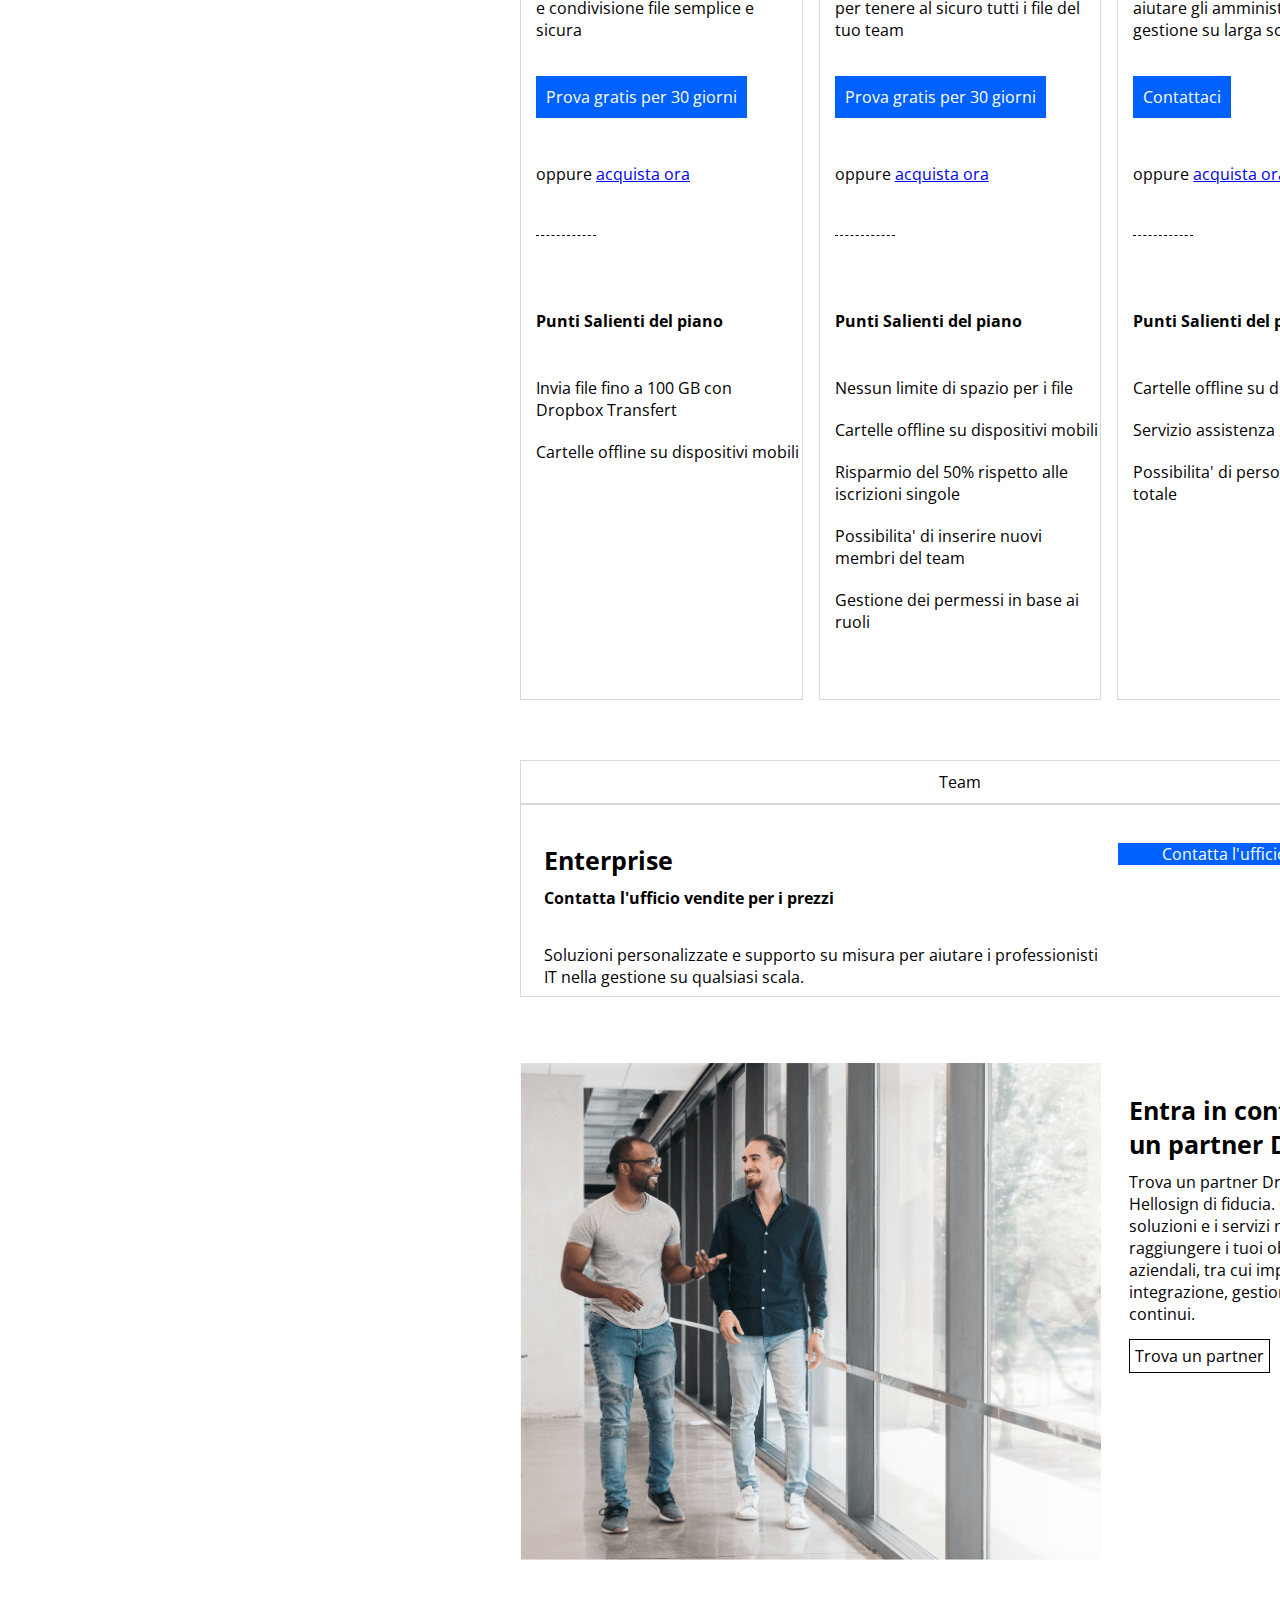
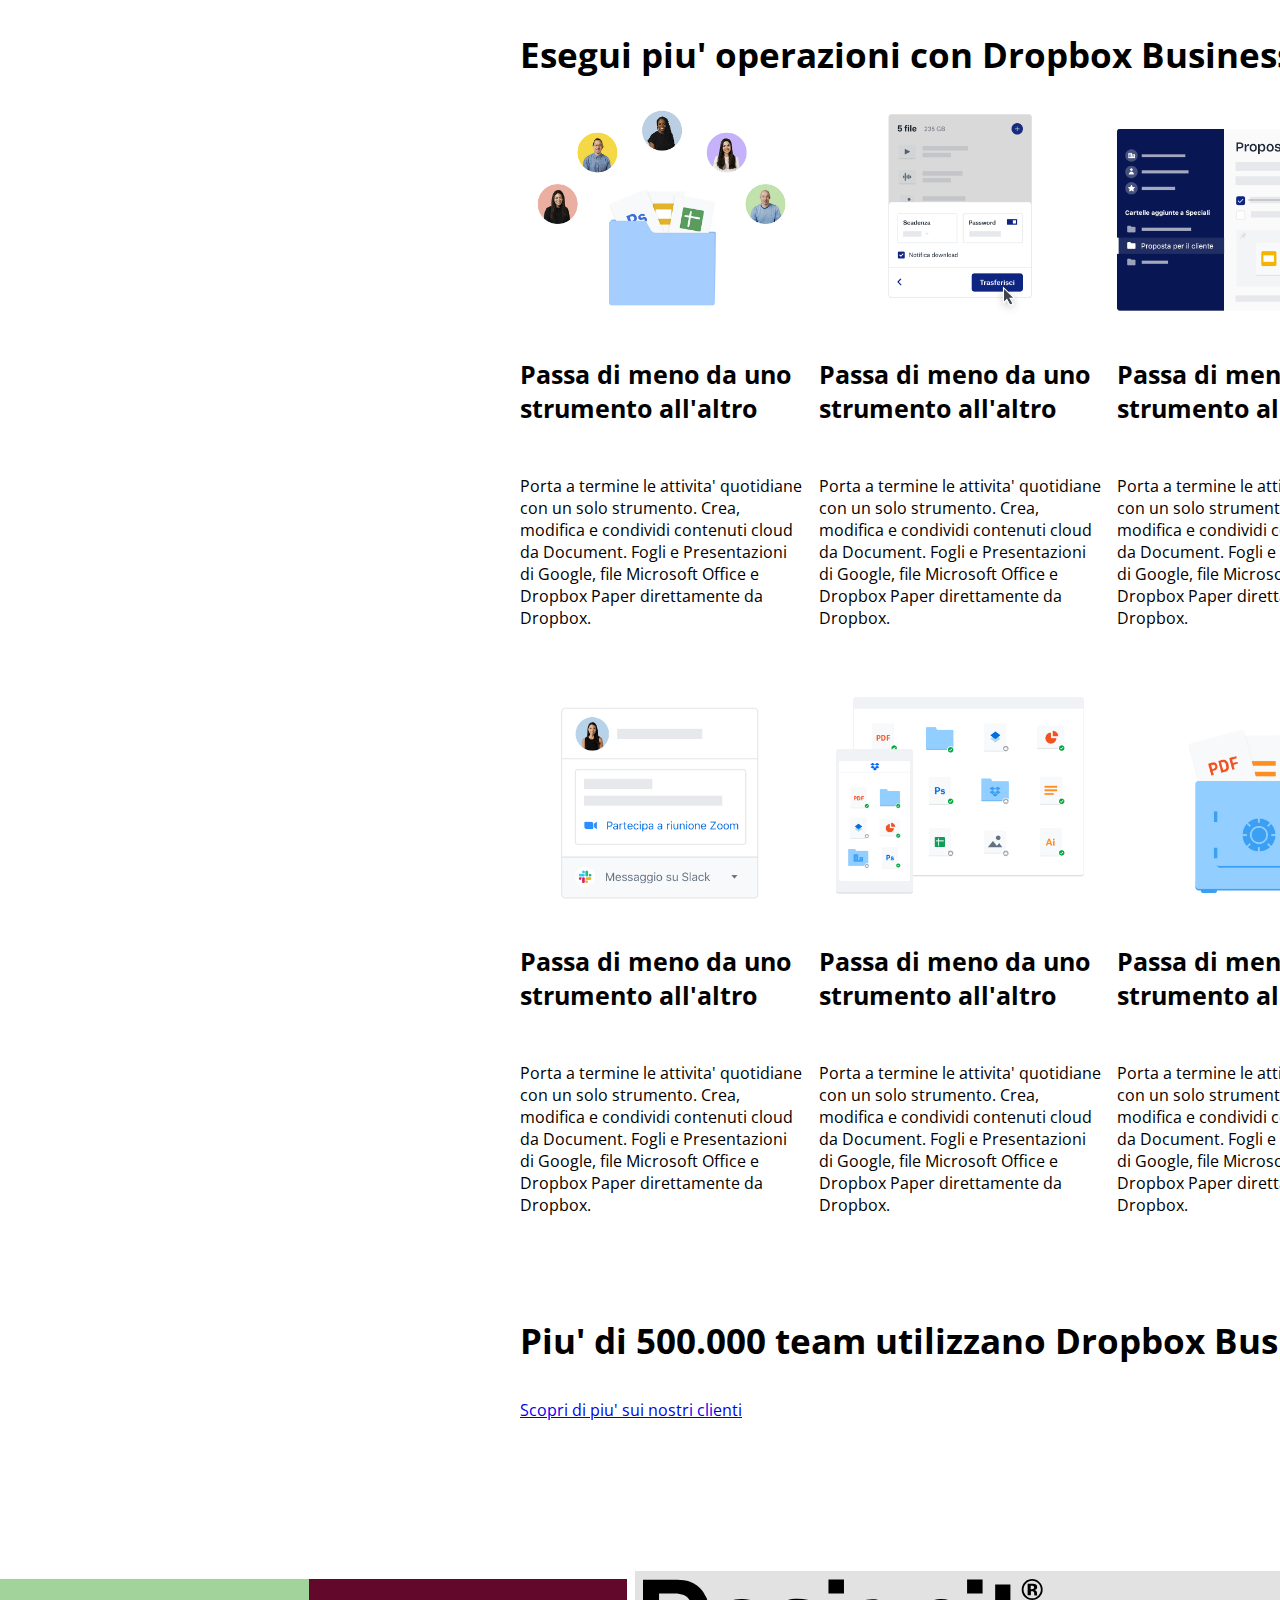
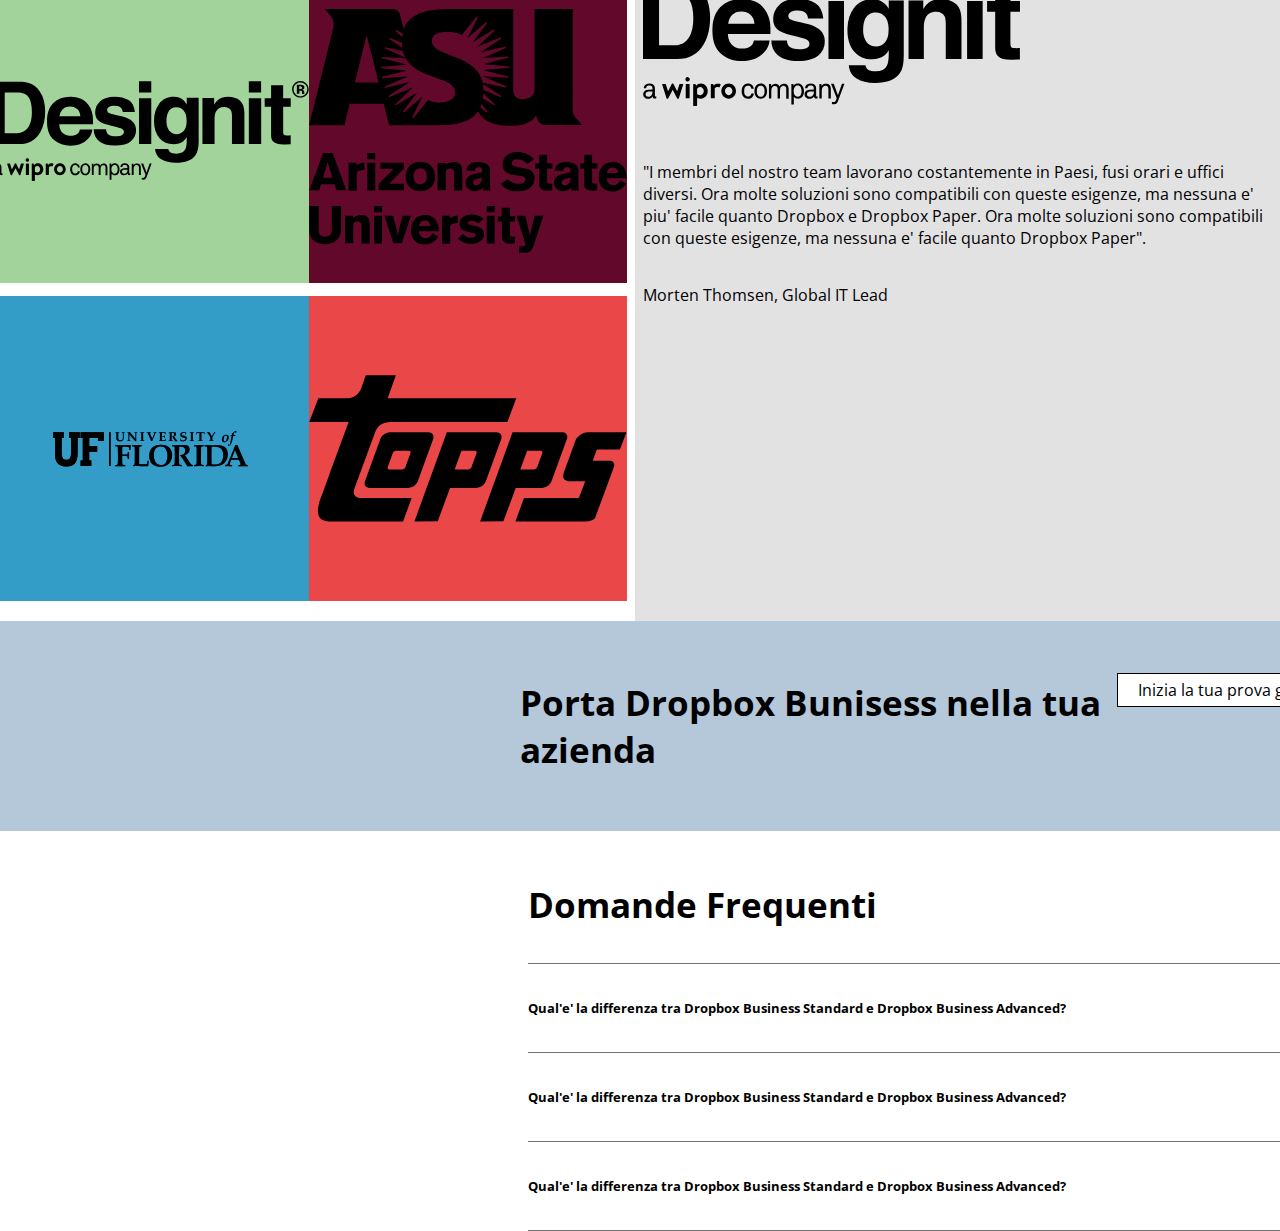
==== commit e51f9379: "update main with faqs" ====
--- a/index.html
+++ b/index.html
@@ -15,7 +15,7 @@
     <title>Dropbox Business</title>
 </head>
 
-<body class="debug">
+<body class="">
     <!-- header -->
     <header class="d-flex align-items">
         <div class="d-flex col-6 align-items">
@@ -254,7 +254,7 @@
         <div class="row">
             <div class="left col-4">
                 <img class="aspect-ratio img-width2 bg-green" src="./img/designit.svg" alt="">
-                <img class="aspect-ratio img-width2 bg-bordeaux" src="./img/arizona_state_university.svg"alt="">
+                <img class="aspect-ratio img-width2 bg-bordeaux" src="./img/arizona_state_university.svg" alt="">
                 <img class="aspect-ratio img-width2 bg-blue" src="./img/university_of_florida.svg" alt="">
                 <img class="aspect-ratio img-width2 bg-lightred" src="./img/topps.svg" alt="">
             </div>
@@ -274,12 +274,27 @@
                 <img class="aspect-ratio img-width2 bg-yellow" src="./img/clear_channel.svg" alt="">
             </div>
         </div>
+        <!-- Prova gratuita -->
         <div class="container bg-lg2blue">
-            <div class="container-sm pb-50 pt-50 d-flex">
+            <div class="container-sm pb-50 pt-50">
+                <div class="row">
+                    <div class="col-8">
                         <h2 class="font-s35">Porta Dropbox Bunisess nella tua azienda</h2>
+                    </div>
+                    <div class="col-4">
                         <a class="btn-try" href="">Inizia la tua prova gratuita</a>
-            </div>
-
+                    </div>
+                </div>
+            </div>
+
+        </div>
+        <!-- FAQ -->
+        <div class="container-sm">
+            <h2 class="pt-50 pb-35 ">Domande Frequenti</h2>
+            <h5 class="pb-35 pt-35 bordertop">Qual'e' la differenza tra Dropbox Business Standard e Dropbox Business Advanced?</h5>
+            <h5 class="pb-35 pt-35 bordertop">Qual'e' la differenza tra Dropbox Business Standard e Dropbox Business Advanced?</h5>
+            <h5 class="pb-35 pt-35 bordertop borderbottom">Qual'e' la differenza tra Dropbox Business Standard e Dropbox Business Advanced?</h5>
+            
         </div>
     </main>
     <!-- footer -->
--- a/assets/style.css
+++ b/assets/style.css
@@ -196,6 +196,10 @@
 
 .pb-35{
     padding-bottom: 35px;
+}
+
+.pt-35{
+    padding-top: 35px;
 }
 
 .pb-20{
@@ -321,8 +325,10 @@
 }
 
 .img-width2{
-    max-width: 48%;
+    max-width: 50%;
     max-height: 48%;
+    width: 50%;
+    object-fit: scale-down;
 }
 
 .try{
@@ -392,13 +398,20 @@
 
 .aspect-ratio{
     aspect-ratio: 1/1;
-    vertical-align: bottom;
 }
 
 
 .left, .right{
     display: flex;
-    align-items: ;
+    flex-wrap: wrap;
+}
+
+.bordertop{
+    border-top: 1px solid #727272;
+}
+
+.borderbottom{
+    border-bottom: 1px solid #727272;
 }
 
 /* #endregion main */
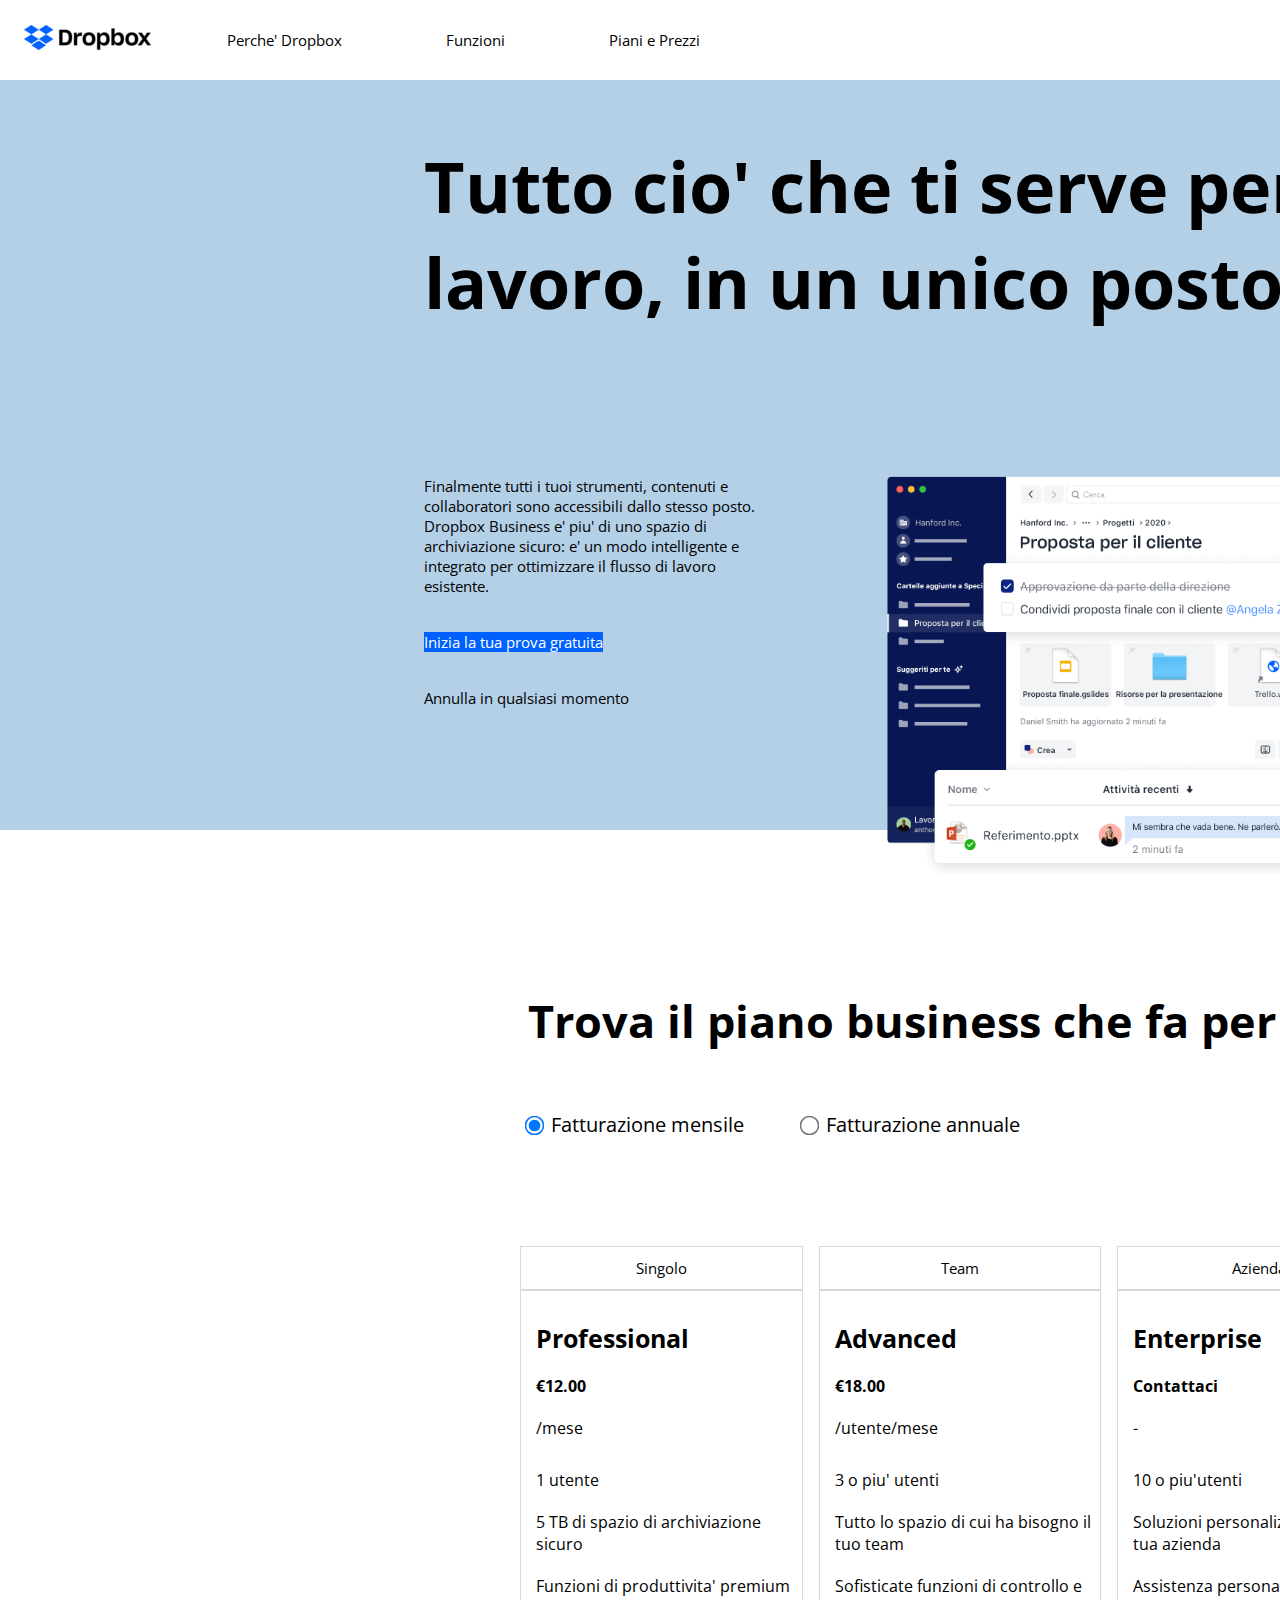
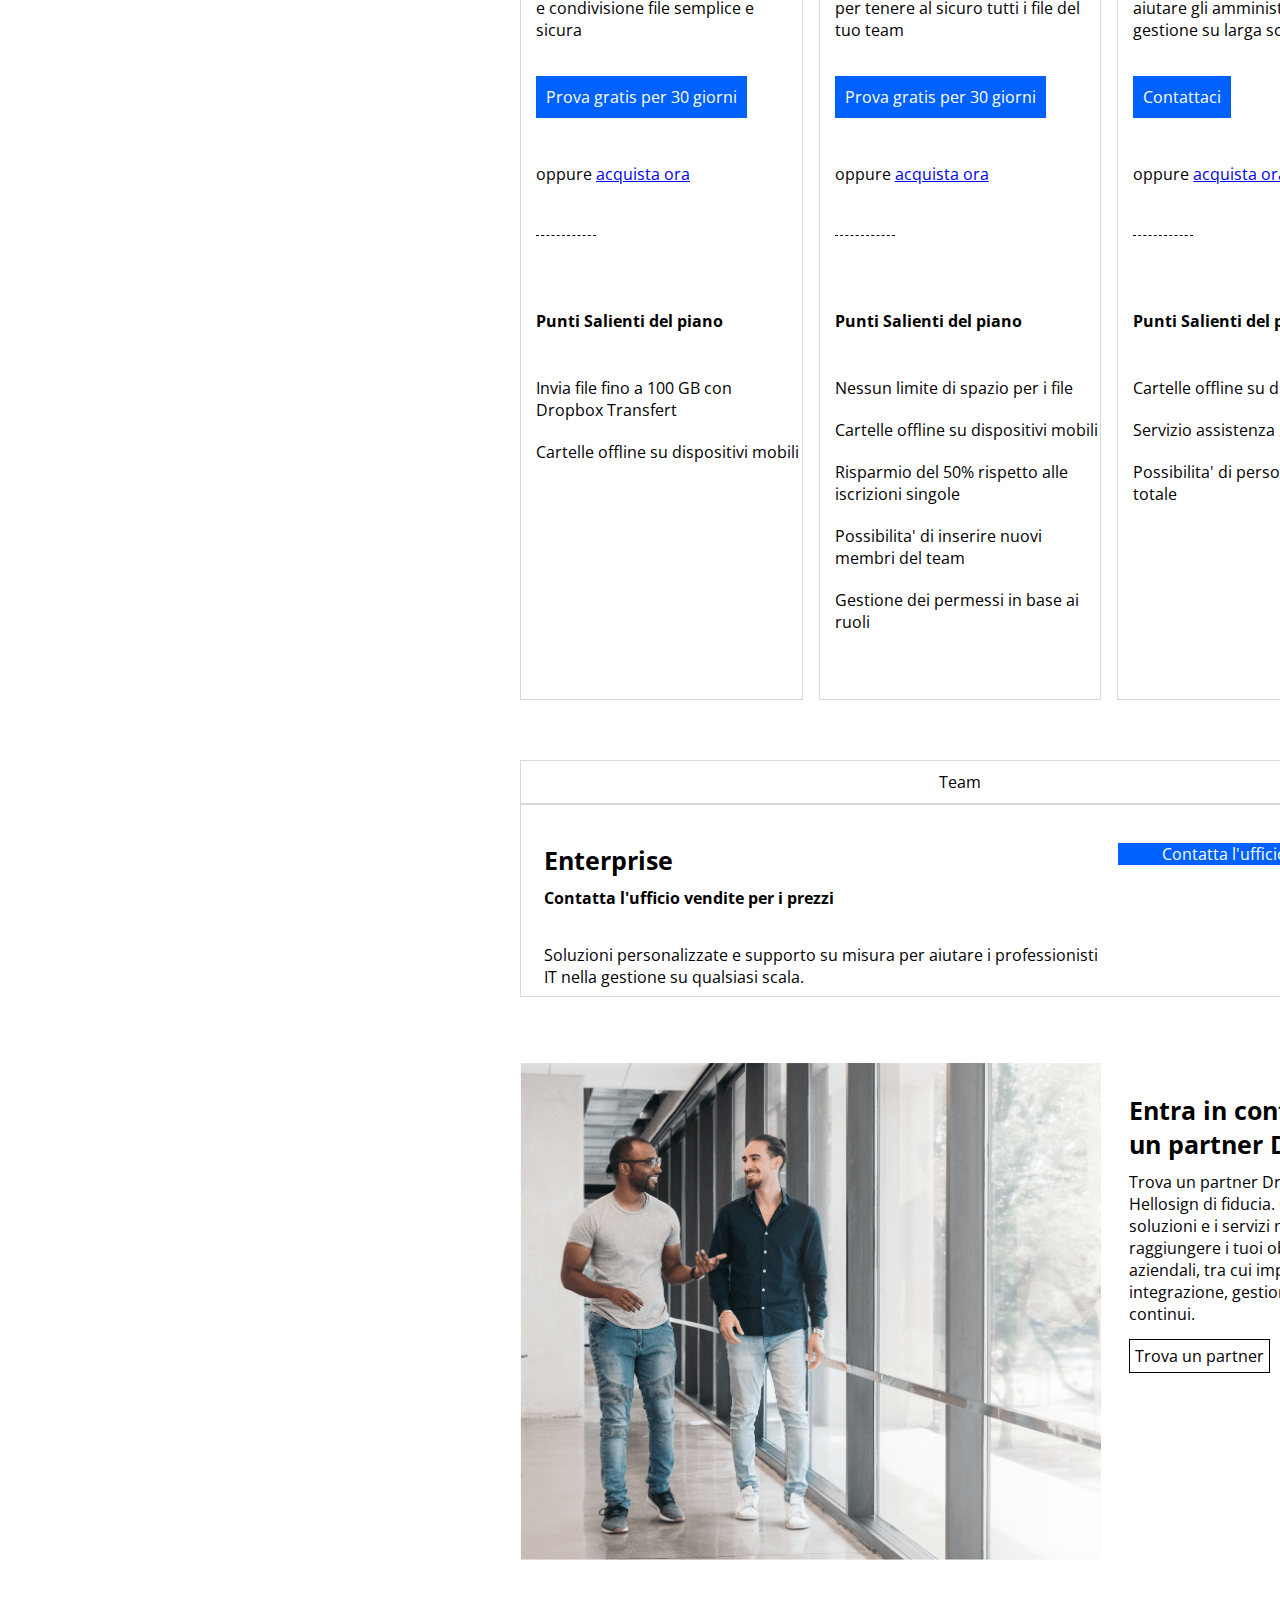
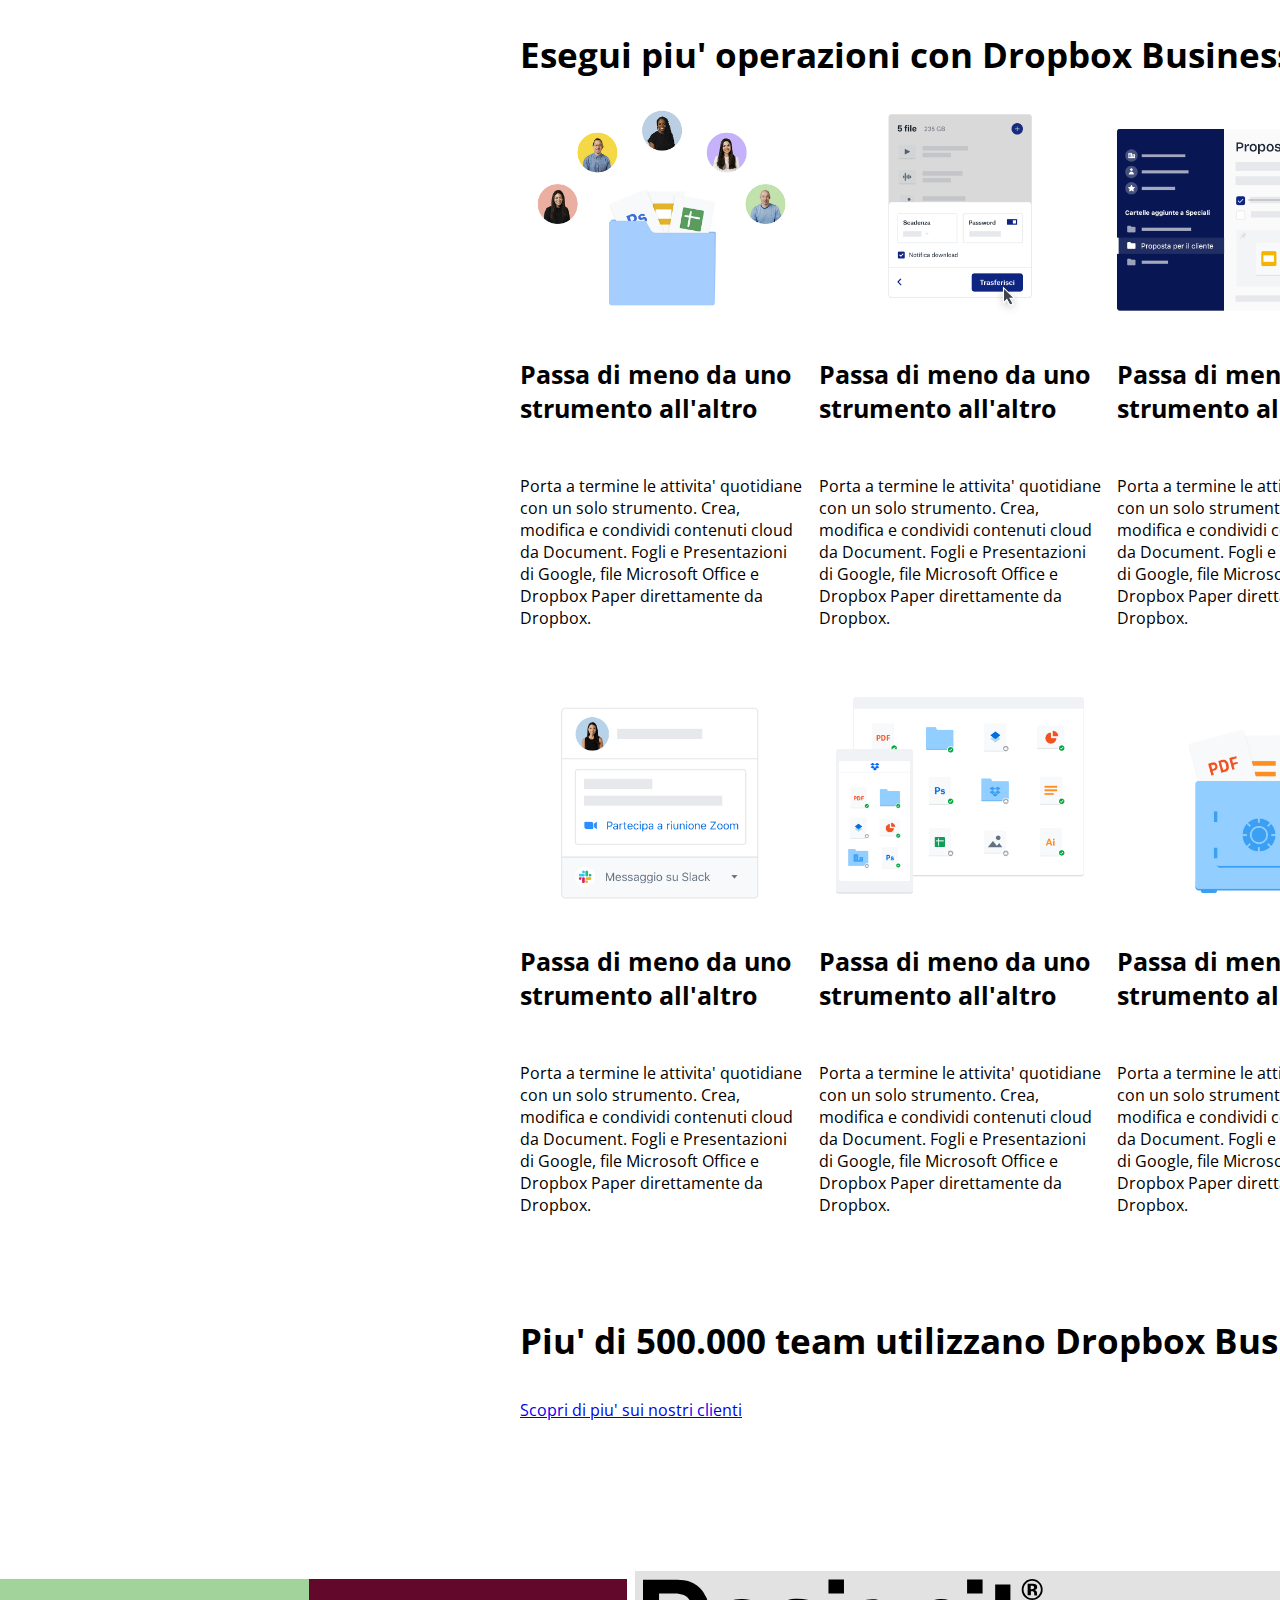
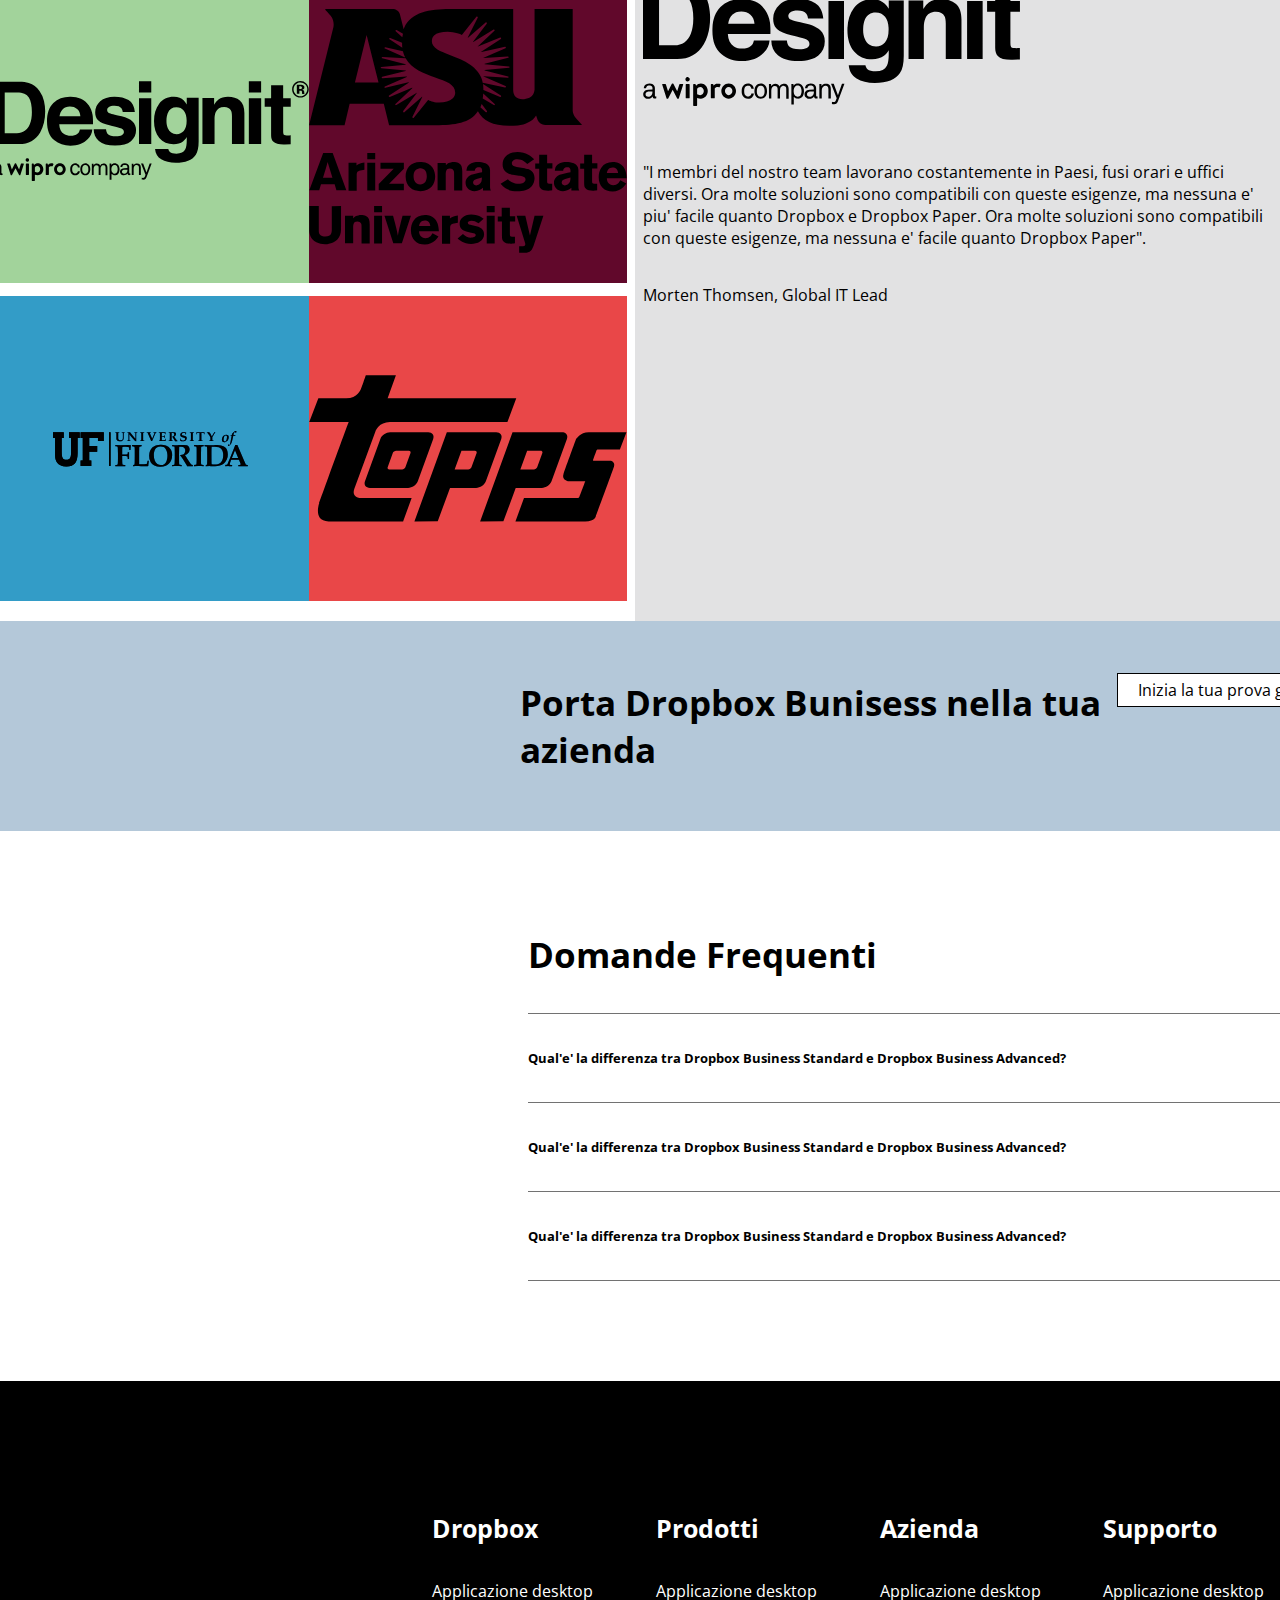
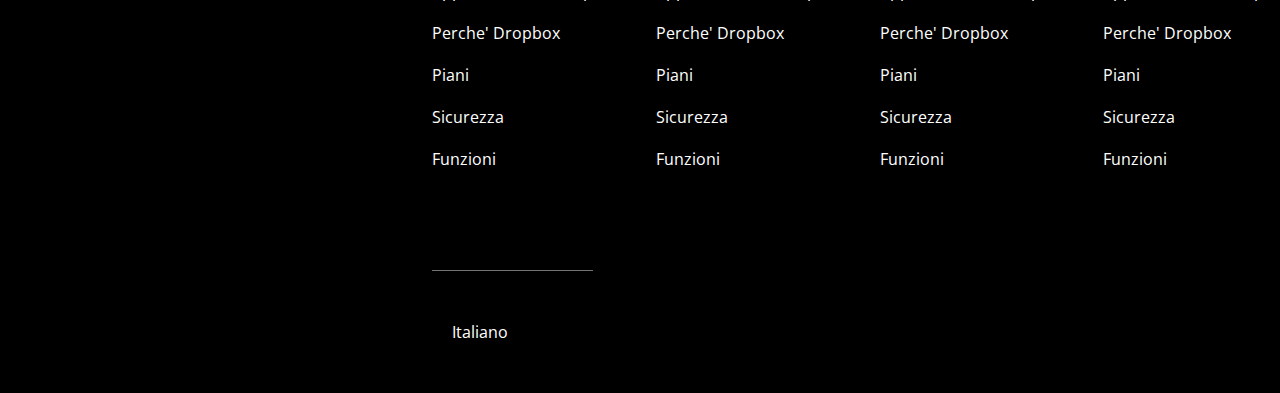
==== commit bf14b2b5: "add footer" ====
--- a/index.html
+++ b/index.html
@@ -289,16 +289,74 @@
 
         </div>
         <!-- FAQ -->
-        <div class="container-sm">
+        <div class="container-sm pt-50">
             <h2 class="pt-50 pb-35 ">Domande Frequenti</h2>
-            <h5 class="pb-35 pt-35 bordertop">Qual'e' la differenza tra Dropbox Business Standard e Dropbox Business Advanced?</h5>
-            <h5 class="pb-35 pt-35 bordertop">Qual'e' la differenza tra Dropbox Business Standard e Dropbox Business Advanced?</h5>
-            <h5 class="pb-35 pt-35 bordertop borderbottom">Qual'e' la differenza tra Dropbox Business Standard e Dropbox Business Advanced?</h5>
-            
+            <h5 class="pb-35 pt-35 bordertop">Qual'e' la differenza tra Dropbox Business Standard e Dropbox Business
+                Advanced?</h5>
+            <h5 class="pb-35 pt-35 bordertop">Qual'e' la differenza tra Dropbox Business Standard e Dropbox Business
+                Advanced?</h5>
+            <h5 class="pb-35 pt-35 bordertop borderbottom">Qual'e' la differenza tra Dropbox Business Standard e Dropbox
+                Business Advanced?</h5>
         </div>
     </main>
     <!-- footer -->
-    <footer></footer>
+    <footer class="pt-100">
+        <div class="container bg-black">
+            <div class="container-lg d-flex pt-100 space-between">
+                <div>
+                    <h3 class="pb-35">Dropbox</h3>
+                    <ul>
+                        <li class="pb-20">Applicazione desktop</li>
+                        <li class="pb-20">Perche' Dropbox</li>
+                        <li class="pb-20">Piani</li>
+                        <li class="pb-20">Sicurezza</li>
+                        <li class="pb-100">Funzioni</li>
+                        <li class="bordertop pt-50 pb-50"><i class="fa-solid fa-earth-americas"></i><span class="pl-20"> Italiano</span><i class="fa-solid fa-caret-up pl-20"></i></li>
+                    </ul>
+                </div>
+                <div>
+                    <h3 class="pb-35">Prodotti</h3>
+                    <ul>
+                        <li class="pb-20">Applicazione desktop</li>
+                        <li class="pb-20">Perche' Dropbox</li>
+                        <li class="pb-20">Piani</li>
+                        <li class="pb-20">Sicurezza</li>
+                        <li class="pb-20">Funzioni</li>
+                    </ul>
+                </div>
+                <div>
+                    <h3 class="pb-35">Azienda</h3>
+                    <ul>
+                        <li class="pb-20">Applicazione desktop</li>
+                        <li class="pb-20">Perche' Dropbox</li>
+                        <li class="pb-20">Piani</li>
+                        <li class="pb-20">Sicurezza</li>
+                        <li class="pb-20">Funzioni</li>
+                    </ul>
+                </div>
+                <div>
+                    <h3 class="pb-35">Supporto</h3>
+                    <ul>
+                        <li class="pb-20">Applicazione desktop</li>
+                        <li class="pb-20">Perche' Dropbox</li>
+                        <li class="pb-20">Piani</li>
+                        <li class="pb-20">Sicurezza</li>
+                        <li class="pb-20">Funzioni</li>
+                    </ul>
+                </div>
+                <div>
+                    <h3 class="pb-35">Community</h3>
+                    <ul>
+                        <li class="pb-20">Applicazione desktop</li>
+                        <li class="pb-20">Perche' Dropbox</li>
+                        <li class="pb-20">Piani</li>
+                        <li class="pb-20">Sicurezza</li>
+                        <li class="pb-20">Funzioni</li>
+                    </ul>
+                </div>
+            </div>
+        </div>
+    </footer>
 </body>
 
 </html>--- a/assets/style.css
+++ b/assets/style.css
@@ -182,6 +182,10 @@
     background-color: #e2e2e3;
 }
 
+.bg-black{
+    background-color: black;
+}
+
 .py-10{
     padding: 10px 0;
 }
@@ -216,6 +220,14 @@
 
 .pb-50{
     padding-bottom: 50px;
+}
+
+.pt-100{
+    padding-top: 100px;
+}
+
+.pb-100{
+    padding-bottom: 100px;
 }
 
 .pl-20{
@@ -417,5 +429,12 @@
 /* #endregion main */
 
 /* #region footer */
+
+footer{
+    color: white;
+    ul>li{
+        list-style-type: none;
+    }
+}
 /* #endregion footer */
 
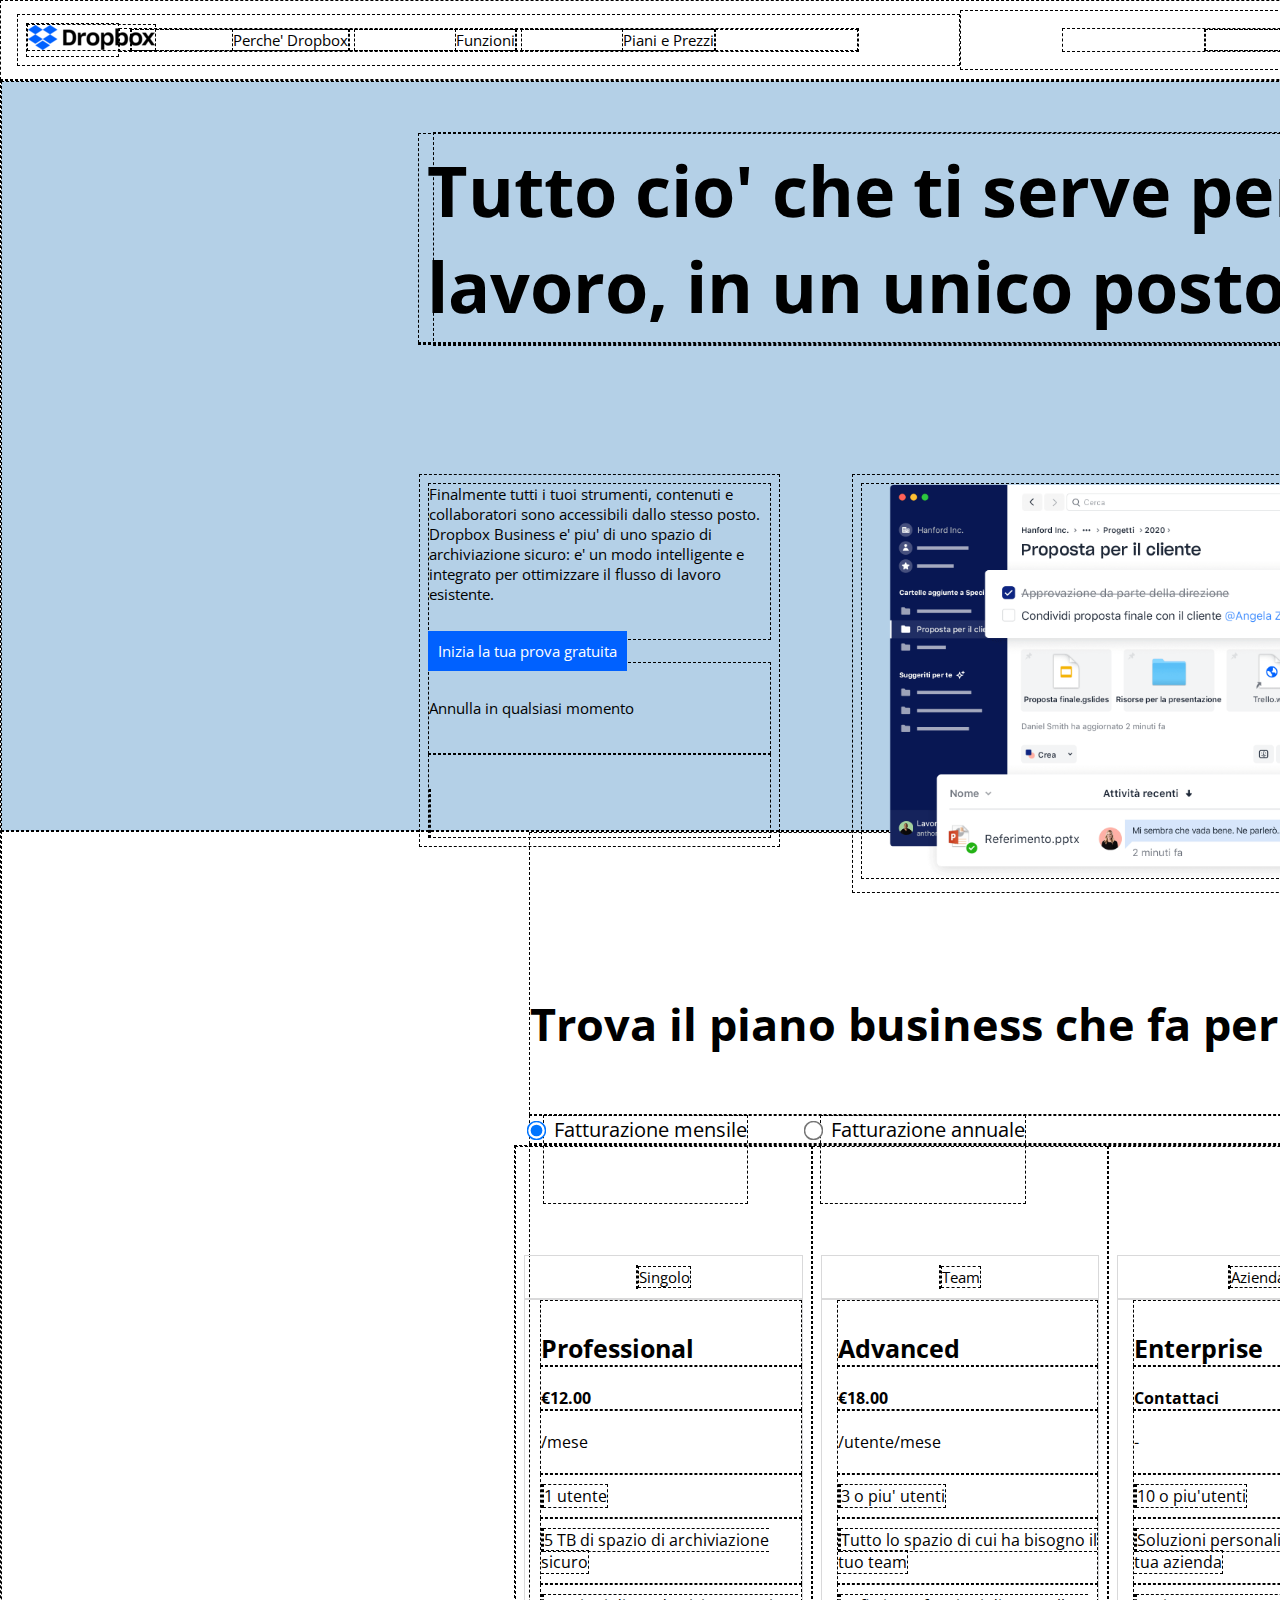
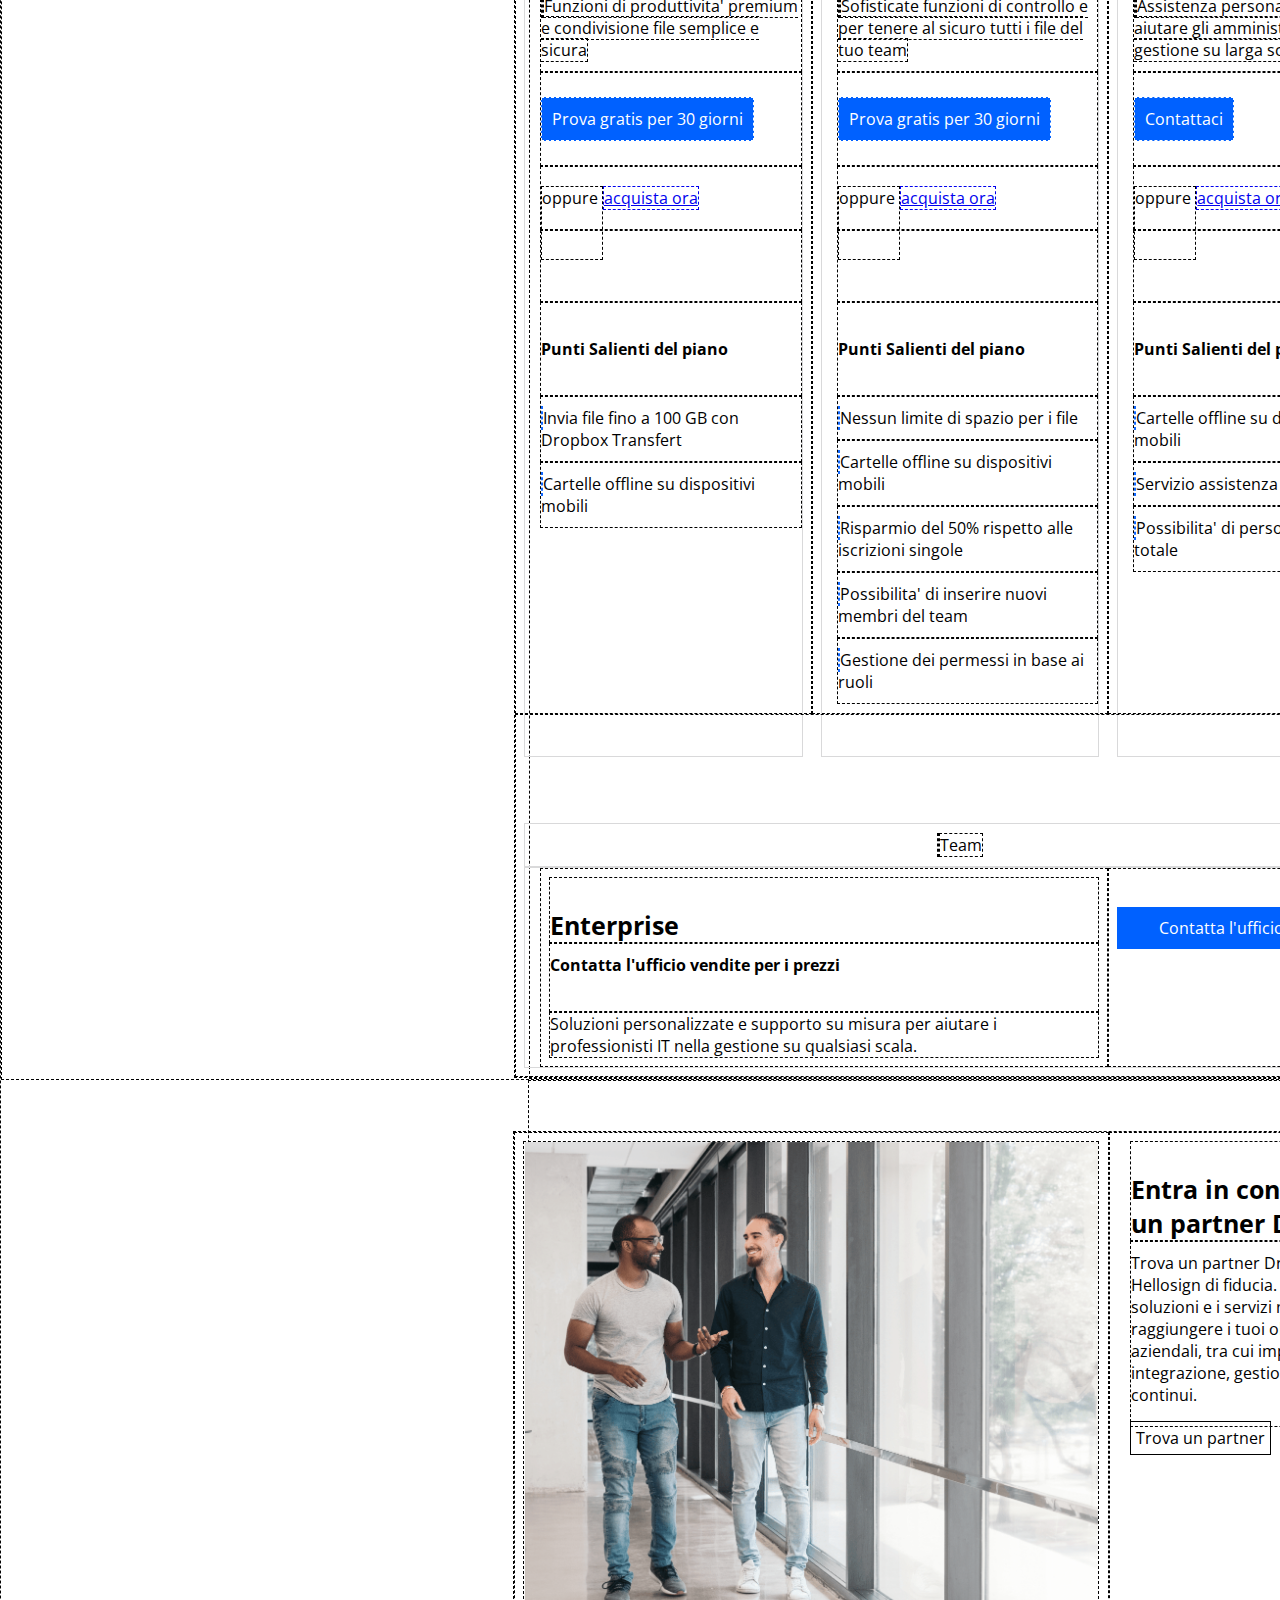
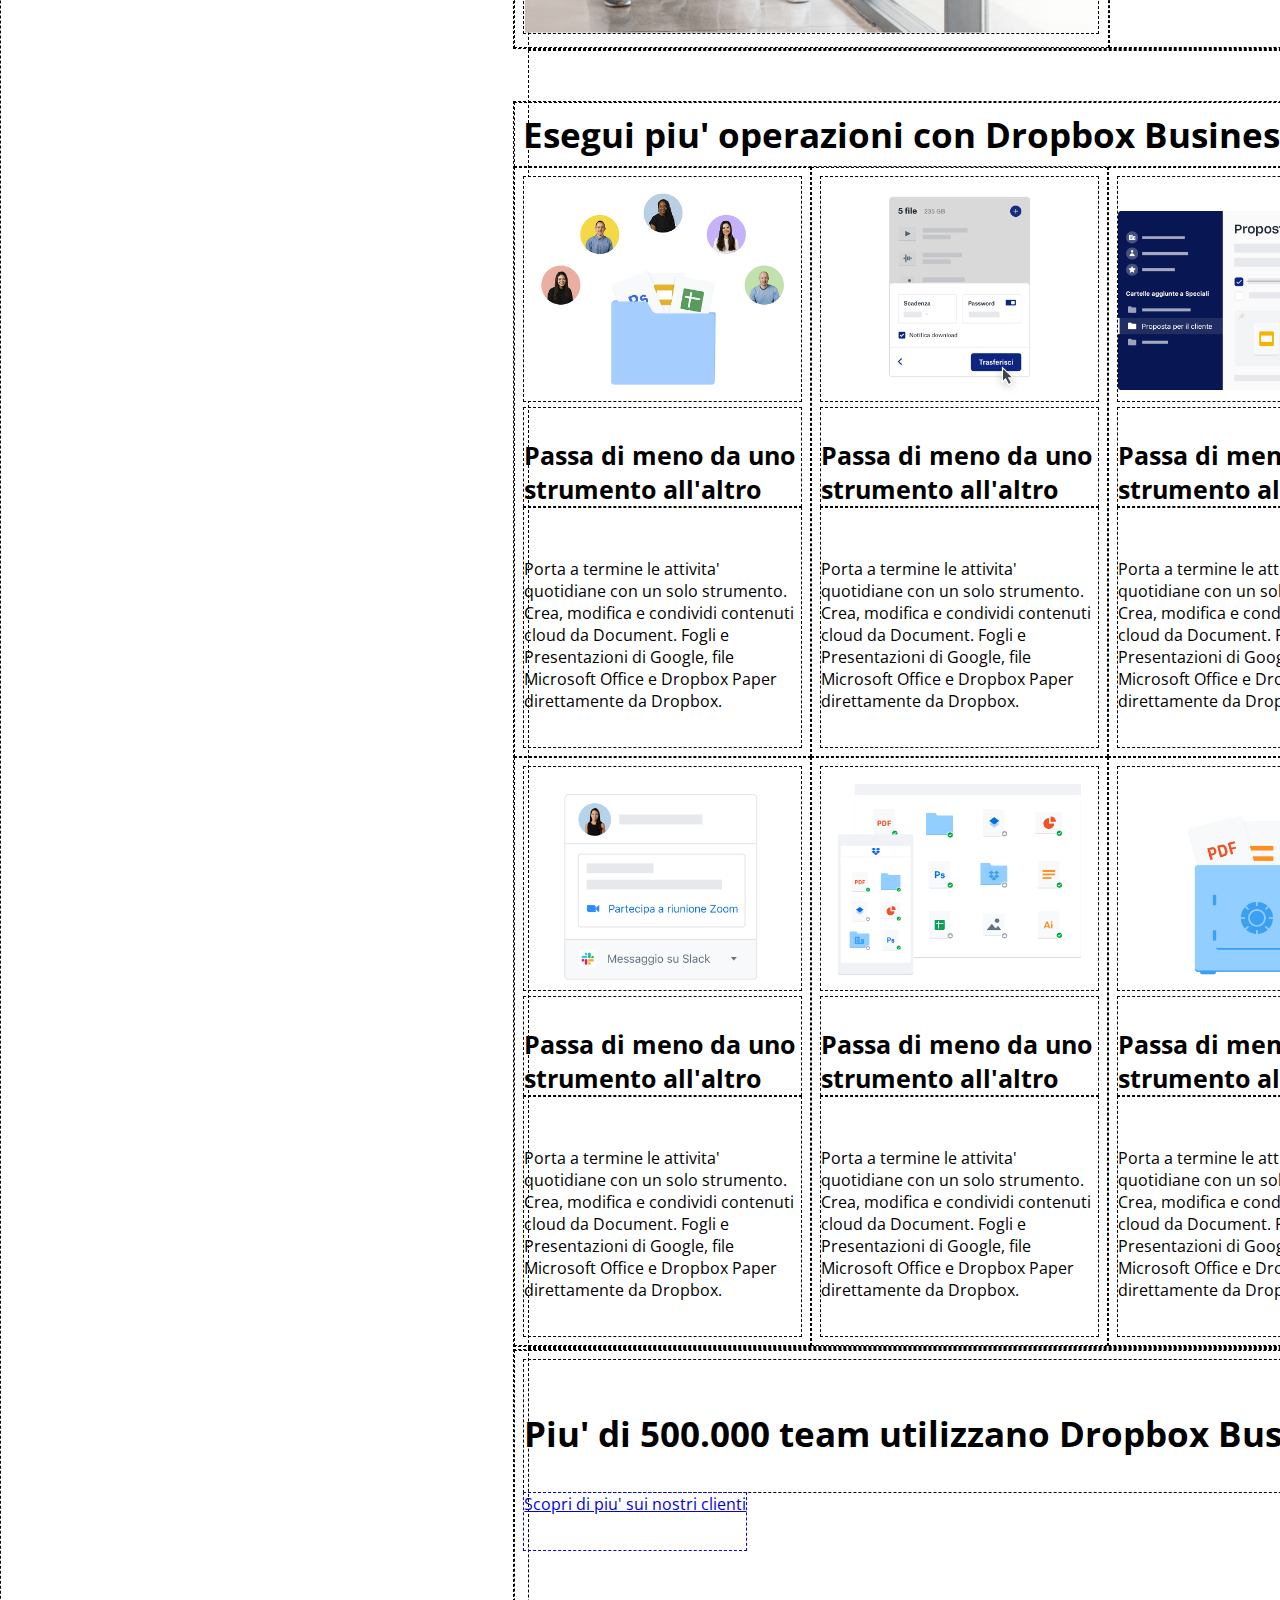
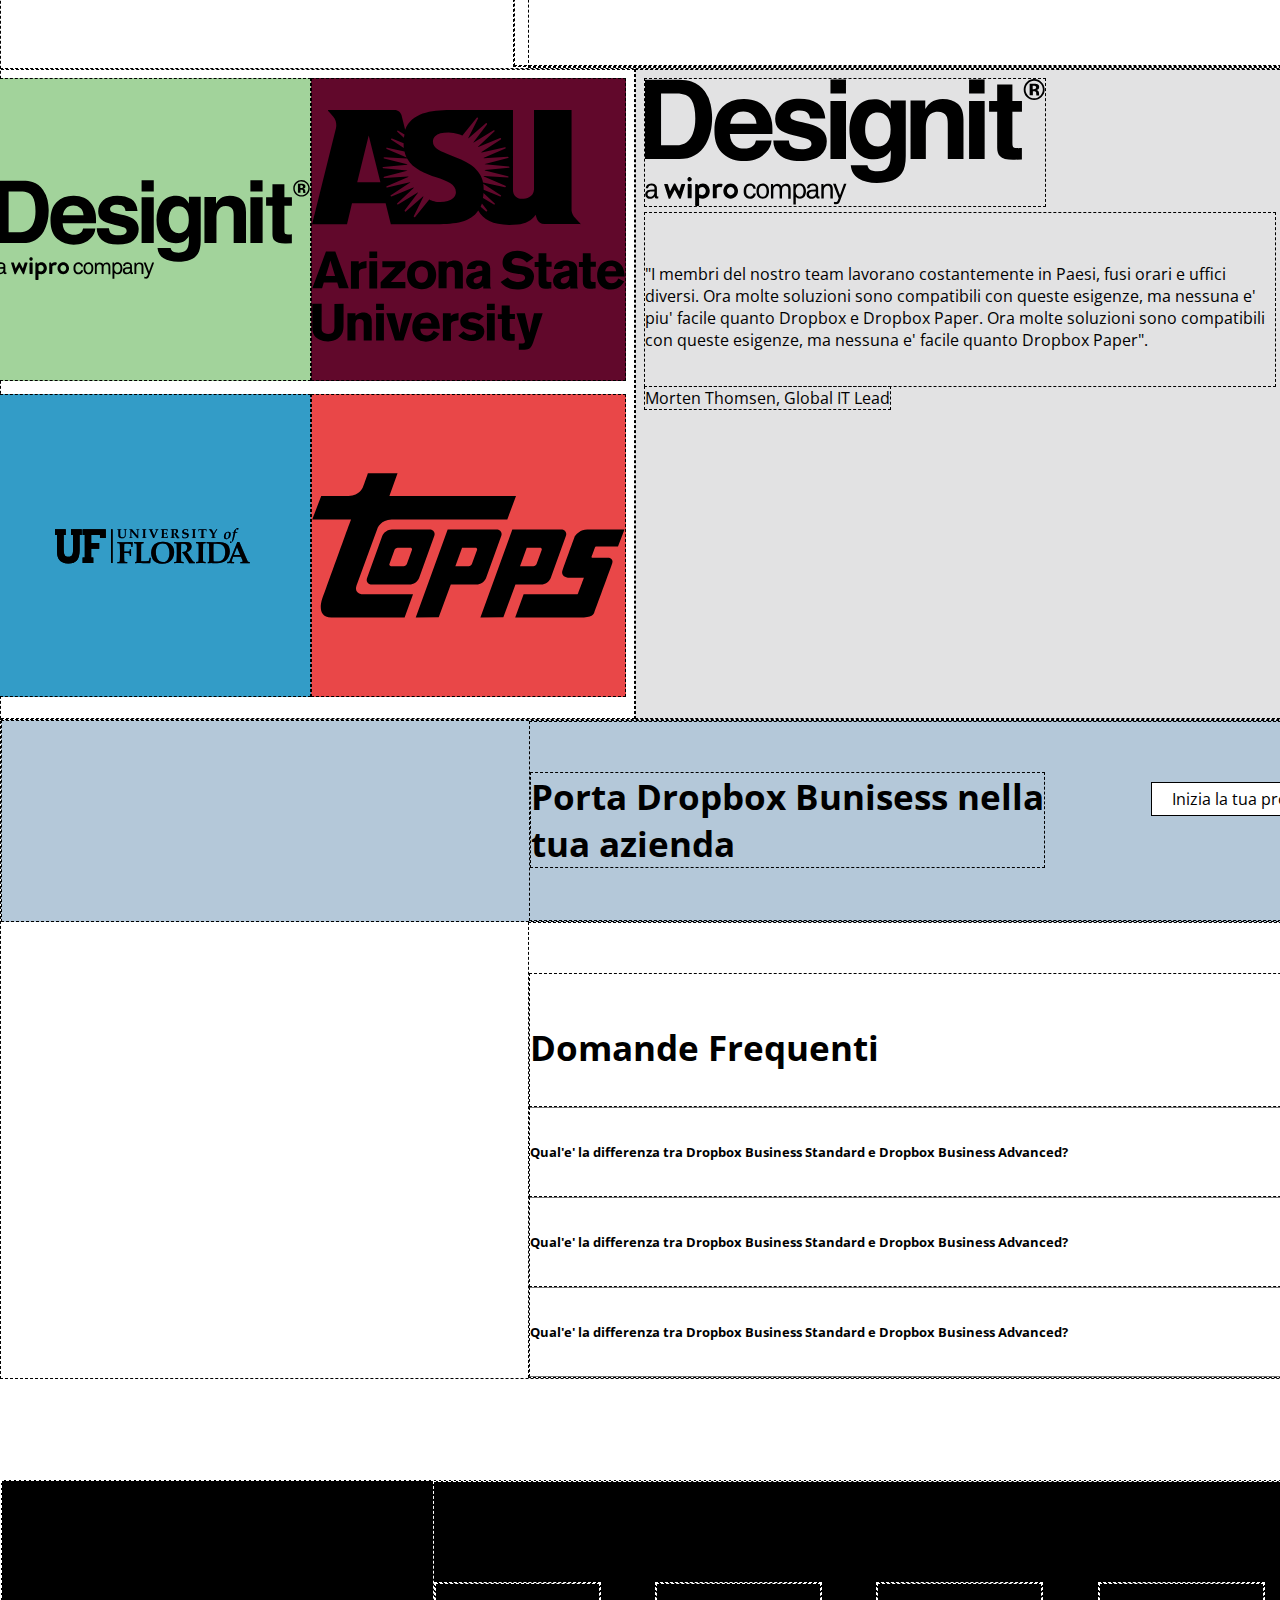
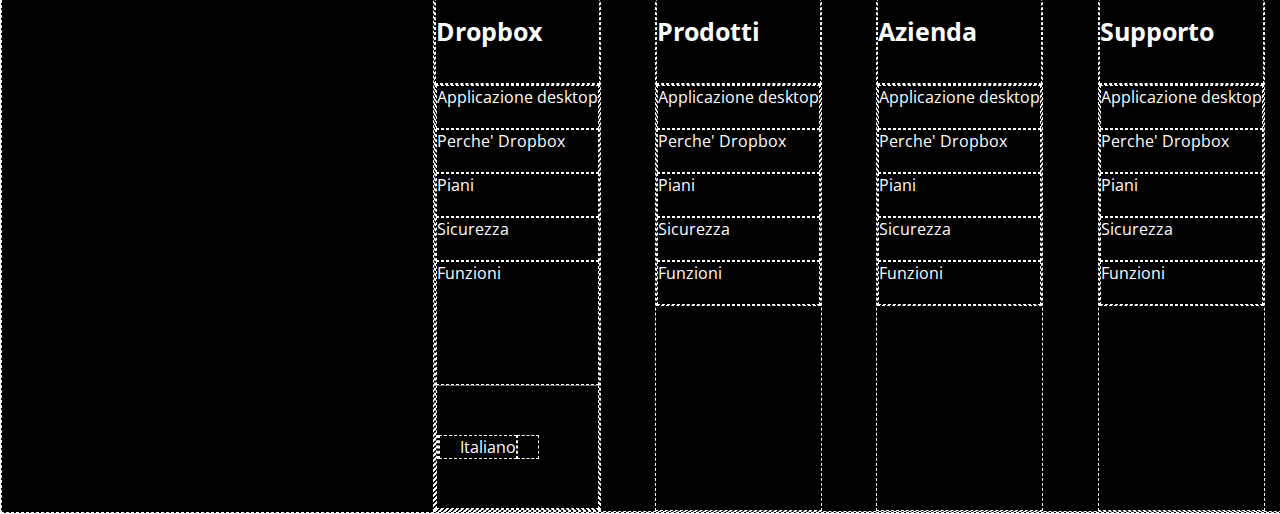
==== commit f35b442b: "fix main" ====
--- a/index.html
+++ b/index.html
@@ -15,7 +15,7 @@
     <title>Dropbox Business</title>
 </head>
 
-<body class="">
+<body class="debug">
     <!-- header -->
     <header class="d-flex align-items">
         <div class="d-flex col-6 align-items">
@@ -276,27 +276,23 @@
         </div>
         <!-- Prova gratuita -->
         <div class="container bg-lg2blue">
-            <div class="container-sm pb-50 pt-50">
-                <div class="row">
-                    <div class="col-8">
-                        <h2 class="font-s35">Porta Dropbox Bunisess nella tua azienda</h2>
-                    </div>
-                    <div class="col-4">
-                        <a class="btn-try" href="">Inizia la tua prova gratuita</a>
-                    </div>
-                </div>
-            </div>
-
+            <div class="container-sm wrapper pt-50">
+                <h2 class="font-s35">Porta Dropbox Bunisess nella <br> tua azienda</h2>
+                <a class="btn-try margin-t5" href="">Inizia la tua prova gratuita</a>
+            </div>
         </div>
         <!-- FAQ -->
         <div class="container-sm pt-50">
             <h2 class="pt-50 pb-35 ">Domande Frequenti</h2>
-            <h5 class="pb-35 pt-35 bordertop">Qual'e' la differenza tra Dropbox Business Standard e Dropbox Business
+            <h5 class="pb-35 pt-35 bordertop hoverfaq">Qual'e' la differenza tra Dropbox Business Standard e Dropbox Business
                 Advanced?</h5>
-            <h5 class="pb-35 pt-35 bordertop">Qual'e' la differenza tra Dropbox Business Standard e Dropbox Business
+            <h5 class="d-none pb-35">Lorem ipsum dolor sit amet consectetur adipisicing elit. Laboriosam fugiat, nesciunt eum dolores praesentium ab voluptates aperiam sequi pariatur quam perspiciatis earum, sunt repellendus quasi sed optio, nisi minus autem.</h5>
+            <h5 class="pb-35 pt-35 bordertop hoverfaq">Qual'e' la differenza tra Dropbox Business Standard e Dropbox Business
                 Advanced?</h5>
-            <h5 class="pb-35 pt-35 bordertop borderbottom">Qual'e' la differenza tra Dropbox Business Standard e Dropbox
+                <h5 class="d-none pb-35">Lorem ipsum dolor sit amet consectetur adipisicing elit. Laboriosam fugiat, nesciunt eum dolores praesentium ab voluptates aperiam sequi pariatur quam perspiciatis earum, sunt repellendus quasi sed optio, nisi minus autem.</h5>
+            <h5 class="pb-35 pt-35 bordertop borderbottom hoverfaq">Qual'e' la differenza tra Dropbox Business Standard e Dropbox
                 Business Advanced?</h5>
+                <h5 class="d-none pb-35 pt-35">Lorem ipsum dolor sit amet consectetur adipisicing elit. Laboriosam fugiat, nesciunt eum dolores praesentium ab voluptates aperiam sequi pariatur quam perspiciatis earum, sunt repellendus quasi sed optio, nisi minus autem.</h5>
         </div>
     </main>
     <!-- footer -->
--- a/assets/style.css
+++ b/assets/style.css
@@ -94,6 +94,25 @@
     padding: 0.5rem;
 }
 
+.wrapper{
+    height: 200px;
+    display: flex;
+    justify-content: space-between;
+    align-items: start;
+    
+
+    
+}
+
+.margin-t5{
+    margin-top: 10px;
+}
+
+.col-7{
+    width: calc((100%/12)*7);
+    padding: 0.5rem;
+}
+
 .col-2{
     width: calc((100%/12)*2);
     padding: 0.5rem;
@@ -109,6 +128,7 @@
     padding: px;
     background-color: #0061ff;
     color: white;
+    padding: 10px;
 }
 
 .btn-card{
@@ -436,5 +456,15 @@
         list-style-type: none;
     }
 }
+
+.d-none{
+    display: none;
+}
+
+.hoverfaq:hover + .d-none{
+        display: block;
+    }
+
+
 /* #endregion footer */
 
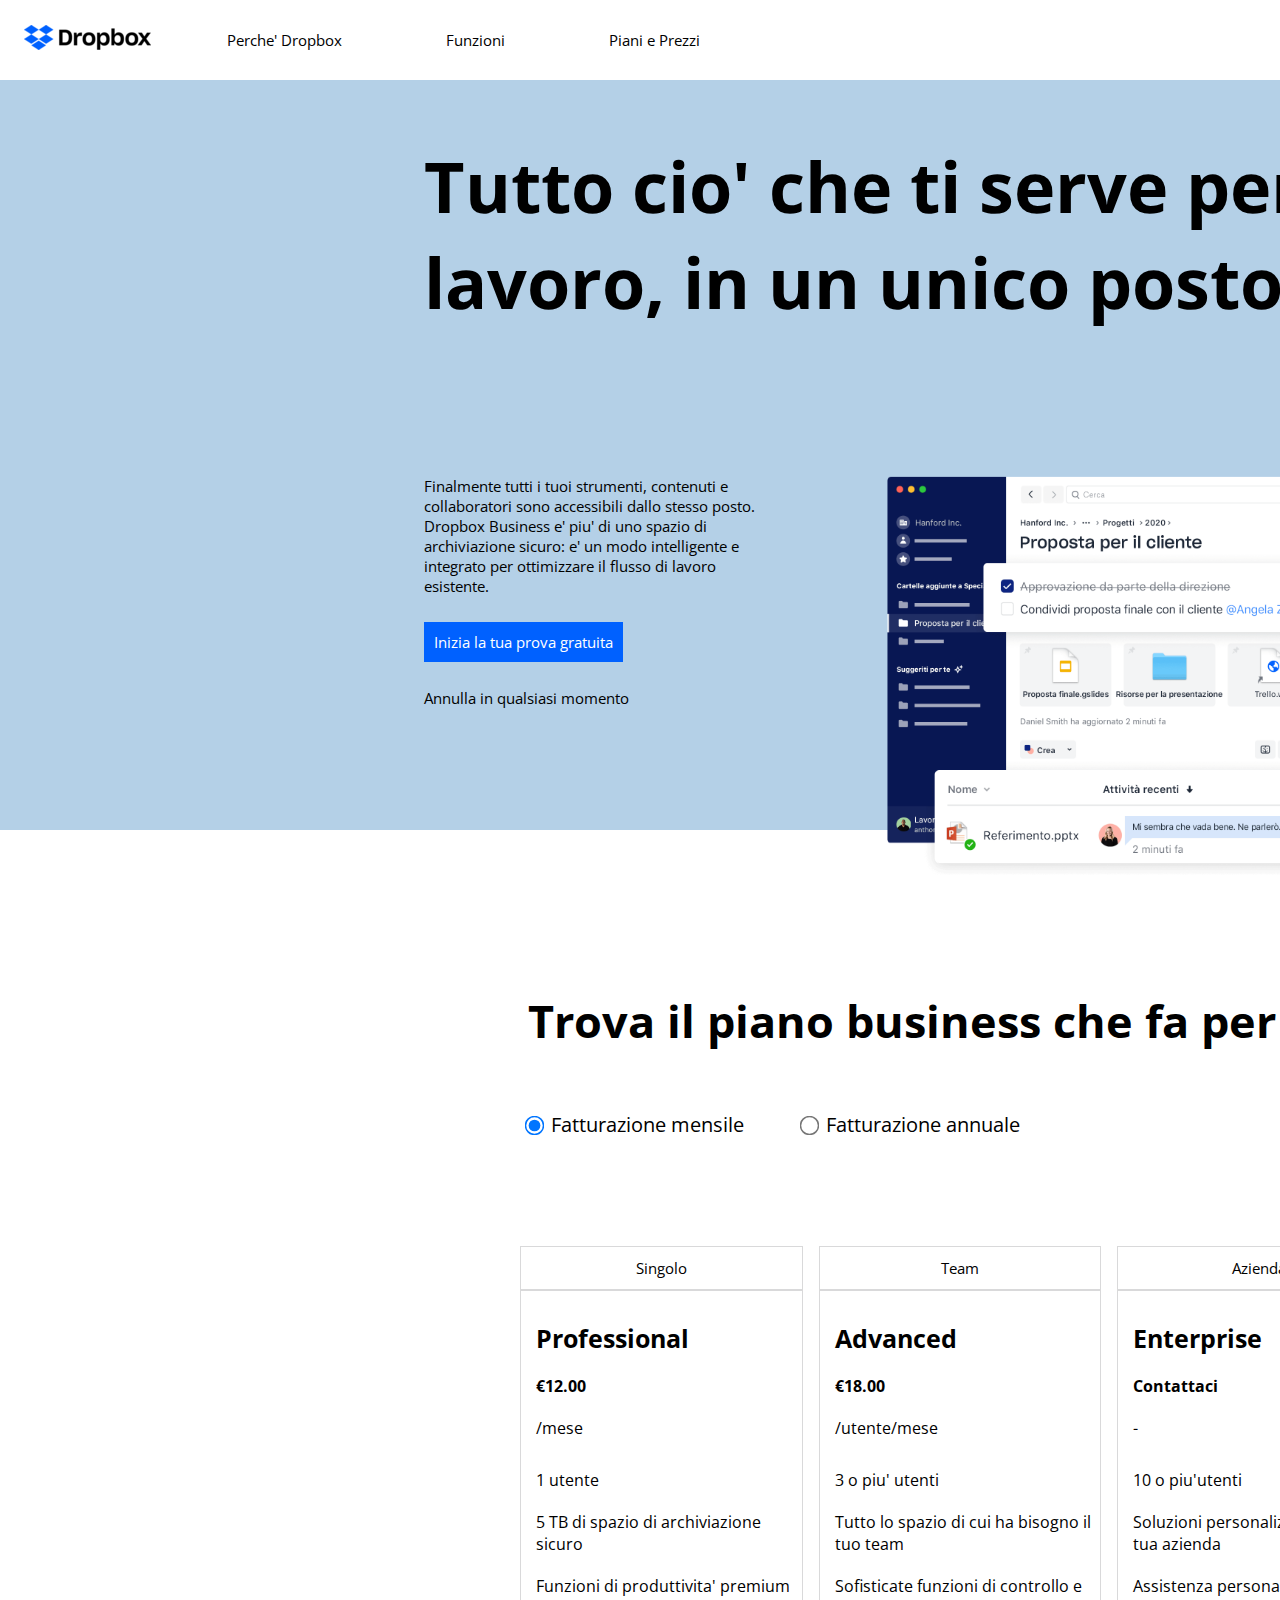
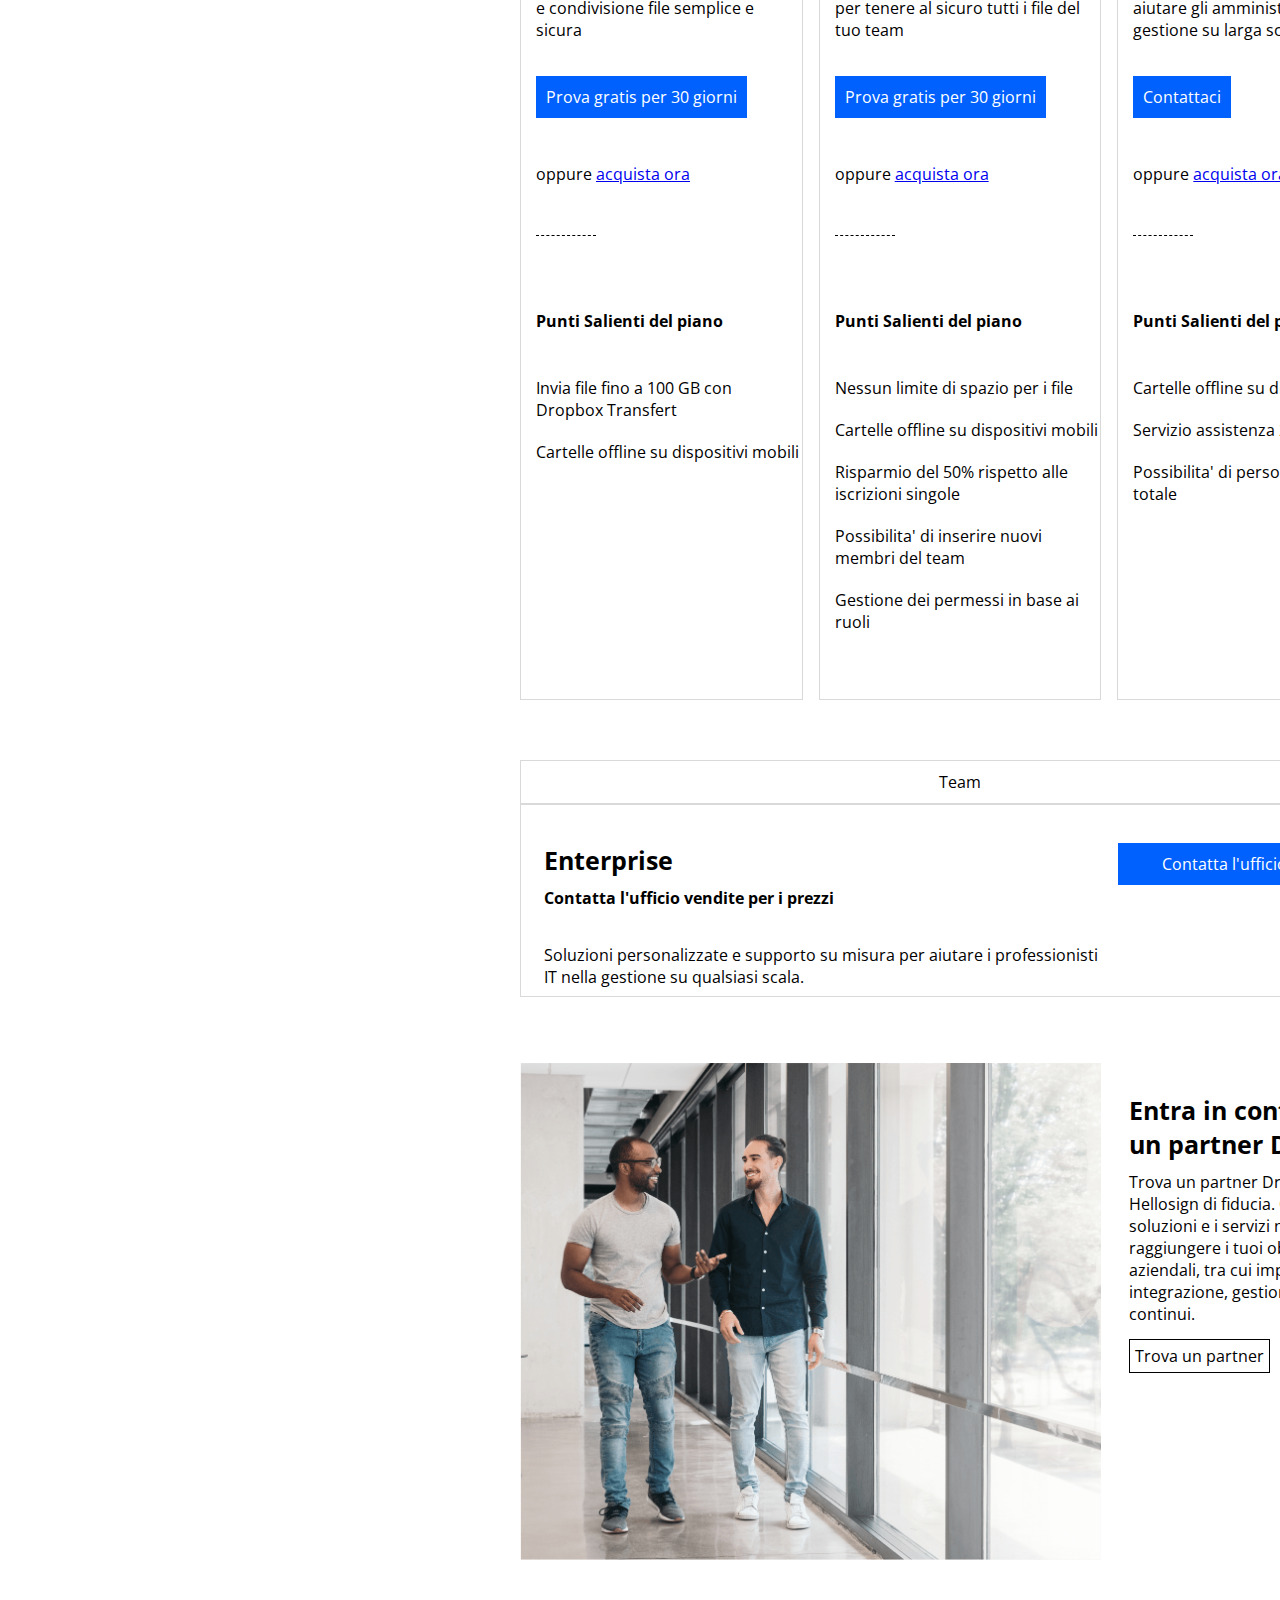
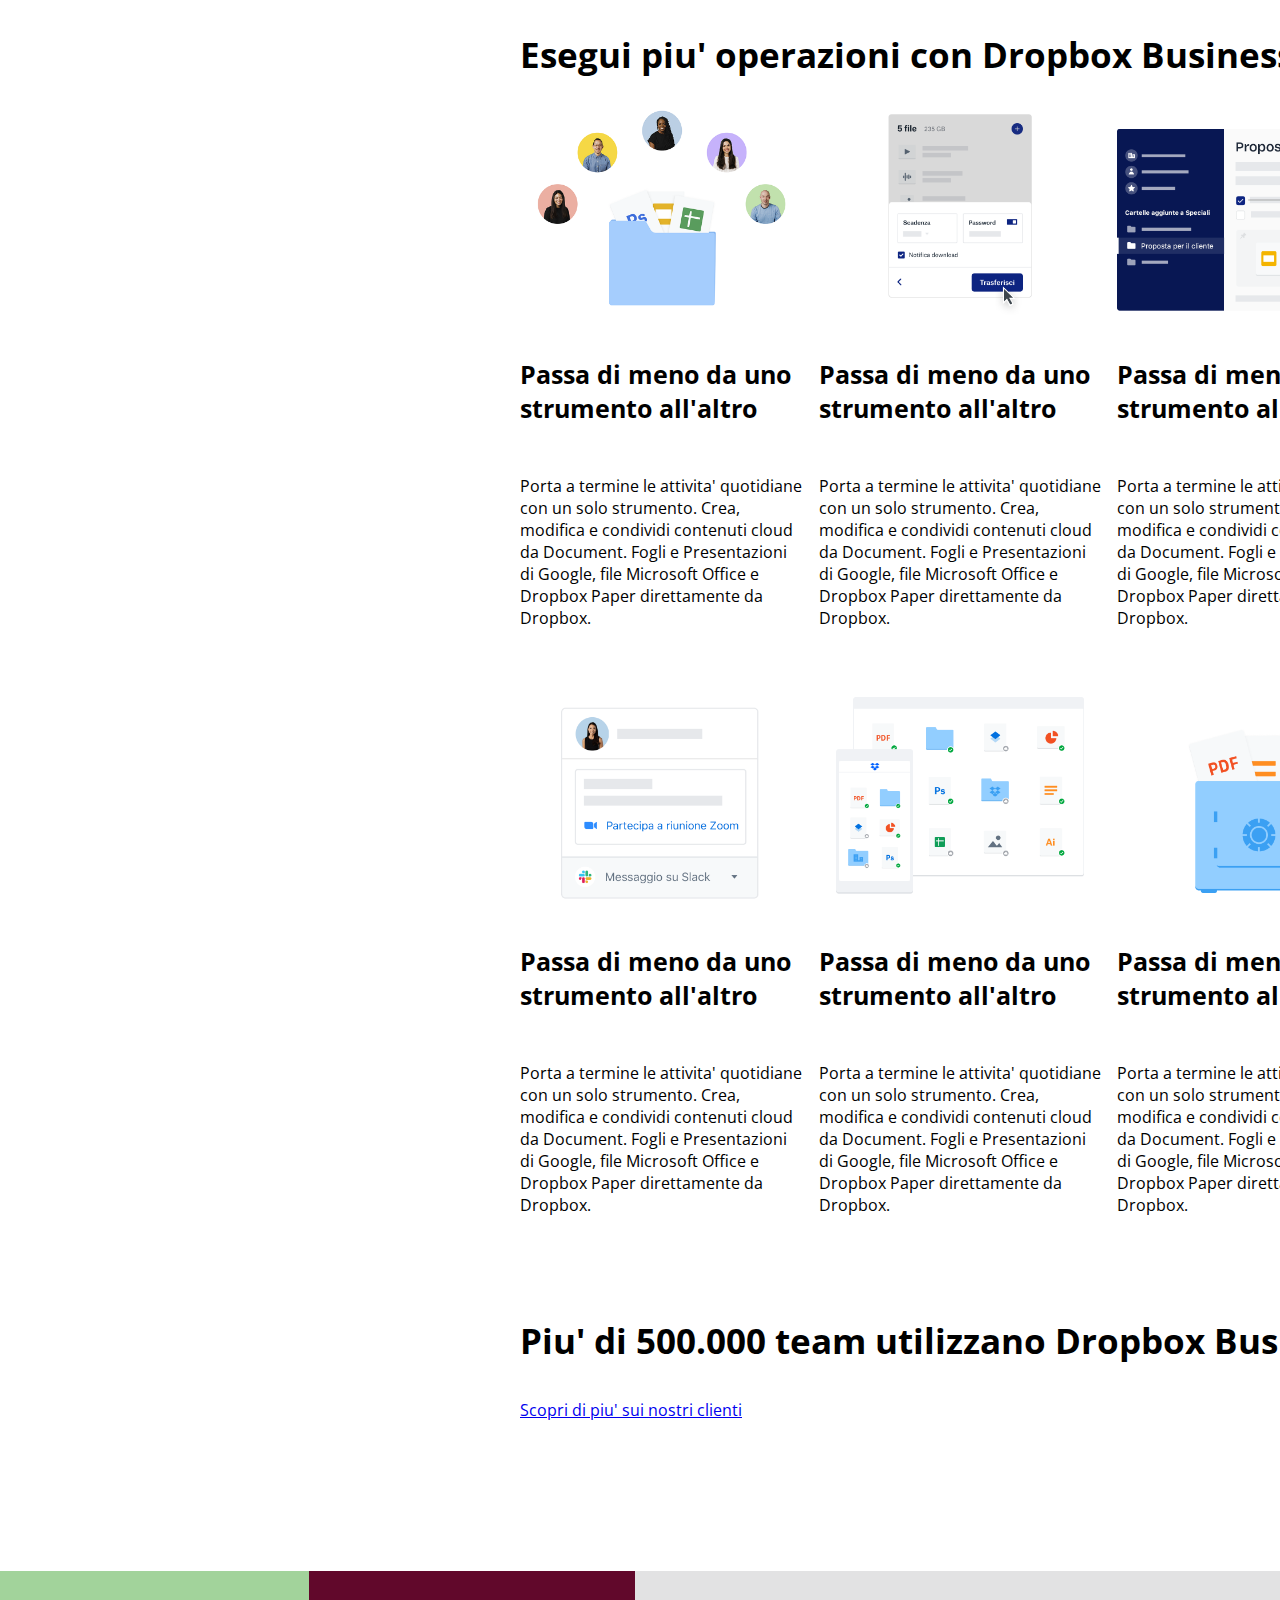
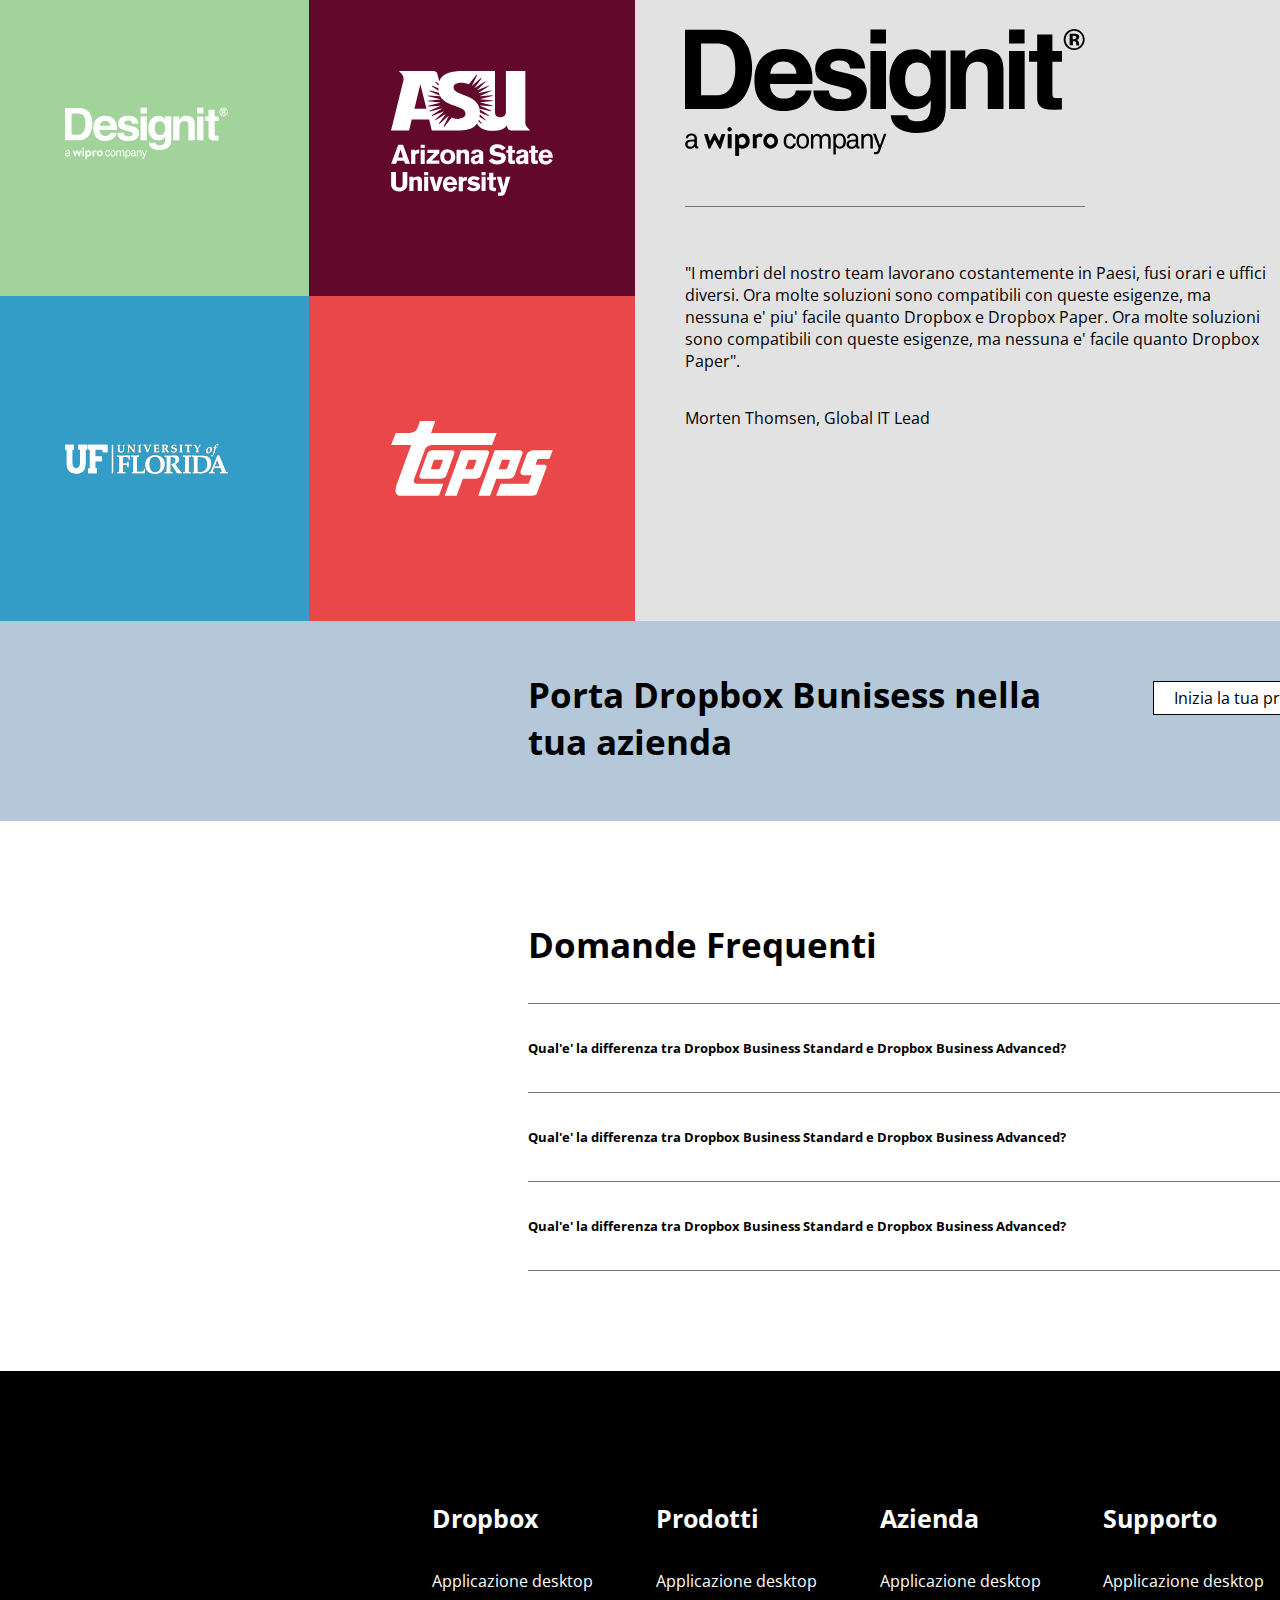
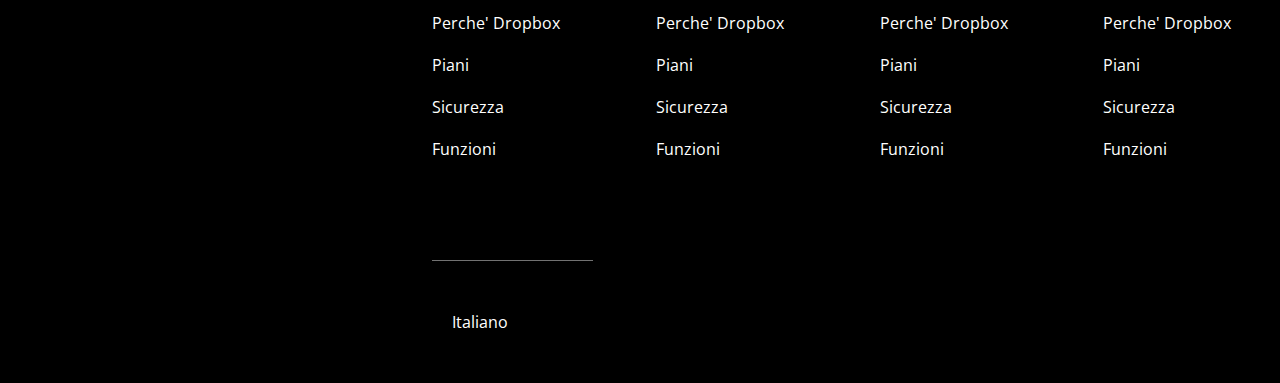
==== commit 8eec08eb: "fix logos" ====
--- a/index.html
+++ b/index.html
@@ -15,7 +15,7 @@
     <title>Dropbox Business</title>
 </head>
 
-<body class="debug">
+<body class="">
     <!-- header -->
     <header class="d-flex align-items">
         <div class="d-flex col-6 align-items">
@@ -252,26 +252,42 @@
             </div>
         </div>
         <div class="row">
-            <div class="left col-4">
-                <img class="aspect-ratio img-width2 bg-green" src="./img/designit.svg" alt="">
-                <img class="aspect-ratio img-width2 bg-bordeaux" src="./img/arizona_state_university.svg" alt="">
-                <img class="aspect-ratio img-width2 bg-blue" src="./img/university_of_florida.svg" alt="">
-                <img class="aspect-ratio img-width2 bg-lightred" src="./img/topps.svg" alt="">
-            </div>
-            <div class="center bg-grey col-4">
-                <img class="" src="./img/designit.svg" alt="">
+            <div class="left col-4 p0">
+                <div class="img-width2 bg-green d-flex align-items justify-content aspect-ratio">
+                    <img class="img50 aspect-ratio" src="./img/designit.svg" alt="">
+                </div>
+                <div class="img-width2 bg-bordeaux d-flex align-items justify-content">
+                    <img class="img50" src="./img/arizona_state_university.svg" alt="">
+                </div>
+                <div class="img-width2 bg-blue d-flex align-items justify-content">
+                    <img class="img50" src="./img/university_of_florida.svg" alt="">
+                </div>
+                <div class="img-width2 bg-lightred d-flex align-items justify-content">
+                    <img class="img50" src="./img/topps.svg" alt="">
+                </div>
+            </div>
+            <div class="center bg-grey col-4 pl-50">
+                <img class="borderbottom pb-50 pt-50" src="./img/designit.svg" alt="">
                 <p class="pt-50">"I membri del nostro team lavorano costantemente in Paesi, fusi orari e uffici diversi.
                     Ora molte
                     soluzioni sono compatibili con queste esigenze, ma nessuna e' piu' facile quanto Dropbox e
                     Dropbox Paper. Ora molte soluzioni sono compatibili con queste esigenze, ma nessuna e' facile
                     quanto Dropbox Paper".</p>
-                <span>Morten Thomsen, Global IT Lead</span>
-            </div>
-            <div class="right col-4">
-                <img class="aspect-ratio img-width2 bg-red" src="./img/world_bicycle_relief.svg" alt="">
-                <img class="aspect-ratio img-width2 bg-lg2blue" src="./img/hearst_corp.svg" alt="">
-                <img class="aspect-ratio img-width2 bg-violet" src="./img/lonely_planet.svg" alt="">
-                <img class="aspect-ratio img-width2 bg-yellow" src="./img/clear_channel.svg" alt="">
+                <span class="">Morten Thomsen, Global IT Lead</span>
+            </div>
+            <div class="right col-4 p0">
+                <div class="bg-red d-flex align-items justify-content img-width2 aspect-ratio">
+                    <img class="img50" src="./img/world_bicycle_relief.svg" alt="">
+                </div>
+                <div class="bg-lg2blue d-flex align-items justify-content img-width2">
+                    <img class="img50" src="./img/hearst_corp.svg" alt="">
+                </div>
+                <div class="bg-violet d-flex align-items justify-content img-width2">
+                    <img class="img50" src="./img/lonely_planet.svg" alt="">
+                </div>
+                <div class="d-flex align-items justify-content img-width2 bg-yellow aspect-ratio">
+                    <img class="img50" src="./img/clear_channel.svg" alt="">
+                </div>
             </div>
         </div>
         <!-- Prova gratuita -->
@@ -284,15 +300,24 @@
         <!-- FAQ -->
         <div class="container-sm pt-50">
             <h2 class="pt-50 pb-35 ">Domande Frequenti</h2>
-            <h5 class="pb-35 pt-35 bordertop hoverfaq">Qual'e' la differenza tra Dropbox Business Standard e Dropbox Business
+            <h5 class="pb-35 pt-35 bordertop hoverfaq">Qual'e' la differenza tra Dropbox Business Standard e Dropbox
+                Business
                 Advanced?</h5>
-            <h5 class="d-none pb-35">Lorem ipsum dolor sit amet consectetur adipisicing elit. Laboriosam fugiat, nesciunt eum dolores praesentium ab voluptates aperiam sequi pariatur quam perspiciatis earum, sunt repellendus quasi sed optio, nisi minus autem.</h5>
-            <h5 class="pb-35 pt-35 bordertop hoverfaq">Qual'e' la differenza tra Dropbox Business Standard e Dropbox Business
+            <h5 class="d-none pb-35">Lorem ipsum dolor sit amet consectetur adipisicing elit. Laboriosam fugiat,
+                nesciunt eum dolores praesentium ab voluptates aperiam sequi pariatur quam perspiciatis earum, sunt
+                repellendus quasi sed optio, nisi minus autem.</h5>
+            <h5 class="pb-35 pt-35 bordertop hoverfaq">Qual'e' la differenza tra Dropbox Business Standard e Dropbox
+                Business
                 Advanced?</h5>
-                <h5 class="d-none pb-35">Lorem ipsum dolor sit amet consectetur adipisicing elit. Laboriosam fugiat, nesciunt eum dolores praesentium ab voluptates aperiam sequi pariatur quam perspiciatis earum, sunt repellendus quasi sed optio, nisi minus autem.</h5>
-            <h5 class="pb-35 pt-35 bordertop borderbottom hoverfaq">Qual'e' la differenza tra Dropbox Business Standard e Dropbox
+            <h5 class="d-none pb-35">Lorem ipsum dolor sit amet consectetur adipisicing elit. Laboriosam fugiat,
+                nesciunt eum dolores praesentium ab voluptates aperiam sequi pariatur quam perspiciatis earum, sunt
+                repellendus quasi sed optio, nisi minus autem.</h5>
+            <h5 class="pb-35 pt-35 bordertop borderbottom hoverfaq">Qual'e' la differenza tra Dropbox Business Standard
+                e Dropbox
                 Business Advanced?</h5>
-                <h5 class="d-none pb-35 pt-35">Lorem ipsum dolor sit amet consectetur adipisicing elit. Laboriosam fugiat, nesciunt eum dolores praesentium ab voluptates aperiam sequi pariatur quam perspiciatis earum, sunt repellendus quasi sed optio, nisi minus autem.</h5>
+            <h5 class="d-none pb-35 pt-35">Lorem ipsum dolor sit amet consectetur adipisicing elit. Laboriosam fugiat,
+                nesciunt eum dolores praesentium ab voluptates aperiam sequi pariatur quam perspiciatis earum, sunt
+                repellendus quasi sed optio, nisi minus autem.</h5>
         </div>
     </main>
     <!-- footer -->
@@ -307,7 +332,8 @@
                         <li class="pb-20">Piani</li>
                         <li class="pb-20">Sicurezza</li>
                         <li class="pb-100">Funzioni</li>
-                        <li class="bordertop pt-50 pb-50"><i class="fa-solid fa-earth-americas"></i><span class="pl-20"> Italiano</span><i class="fa-solid fa-caret-up pl-20"></i></li>
+                        <li class="bordertop pt-50 pb-50"><i class="fa-solid fa-earth-americas"></i><span class="pl-20">
+                                Italiano</span><i class="fa-solid fa-caret-up pl-20"></i></li>
                     </ul>
                 </div>
                 <div>
--- a/assets/style.css
+++ b/assets/style.css
@@ -252,6 +252,10 @@
 
 .pl-20{
     padding-left: 20px;
+}
+
+.pl-50{
+    padding-left: 50px;
 }
 
 .p-relative{
@@ -356,11 +360,18 @@
     max-width: 100%;
 }
 
+.img50{
+    width: 50%;
+    filter: invert(1);
+}
+
 .img-width2{
-    max-width: 50%;
-    max-height: 48%;
     width: 50%;
-    object-fit: scale-down;
+    height: 50%;
+}
+
+.p0{
+    padding: 0;
 }
 
 .try{
